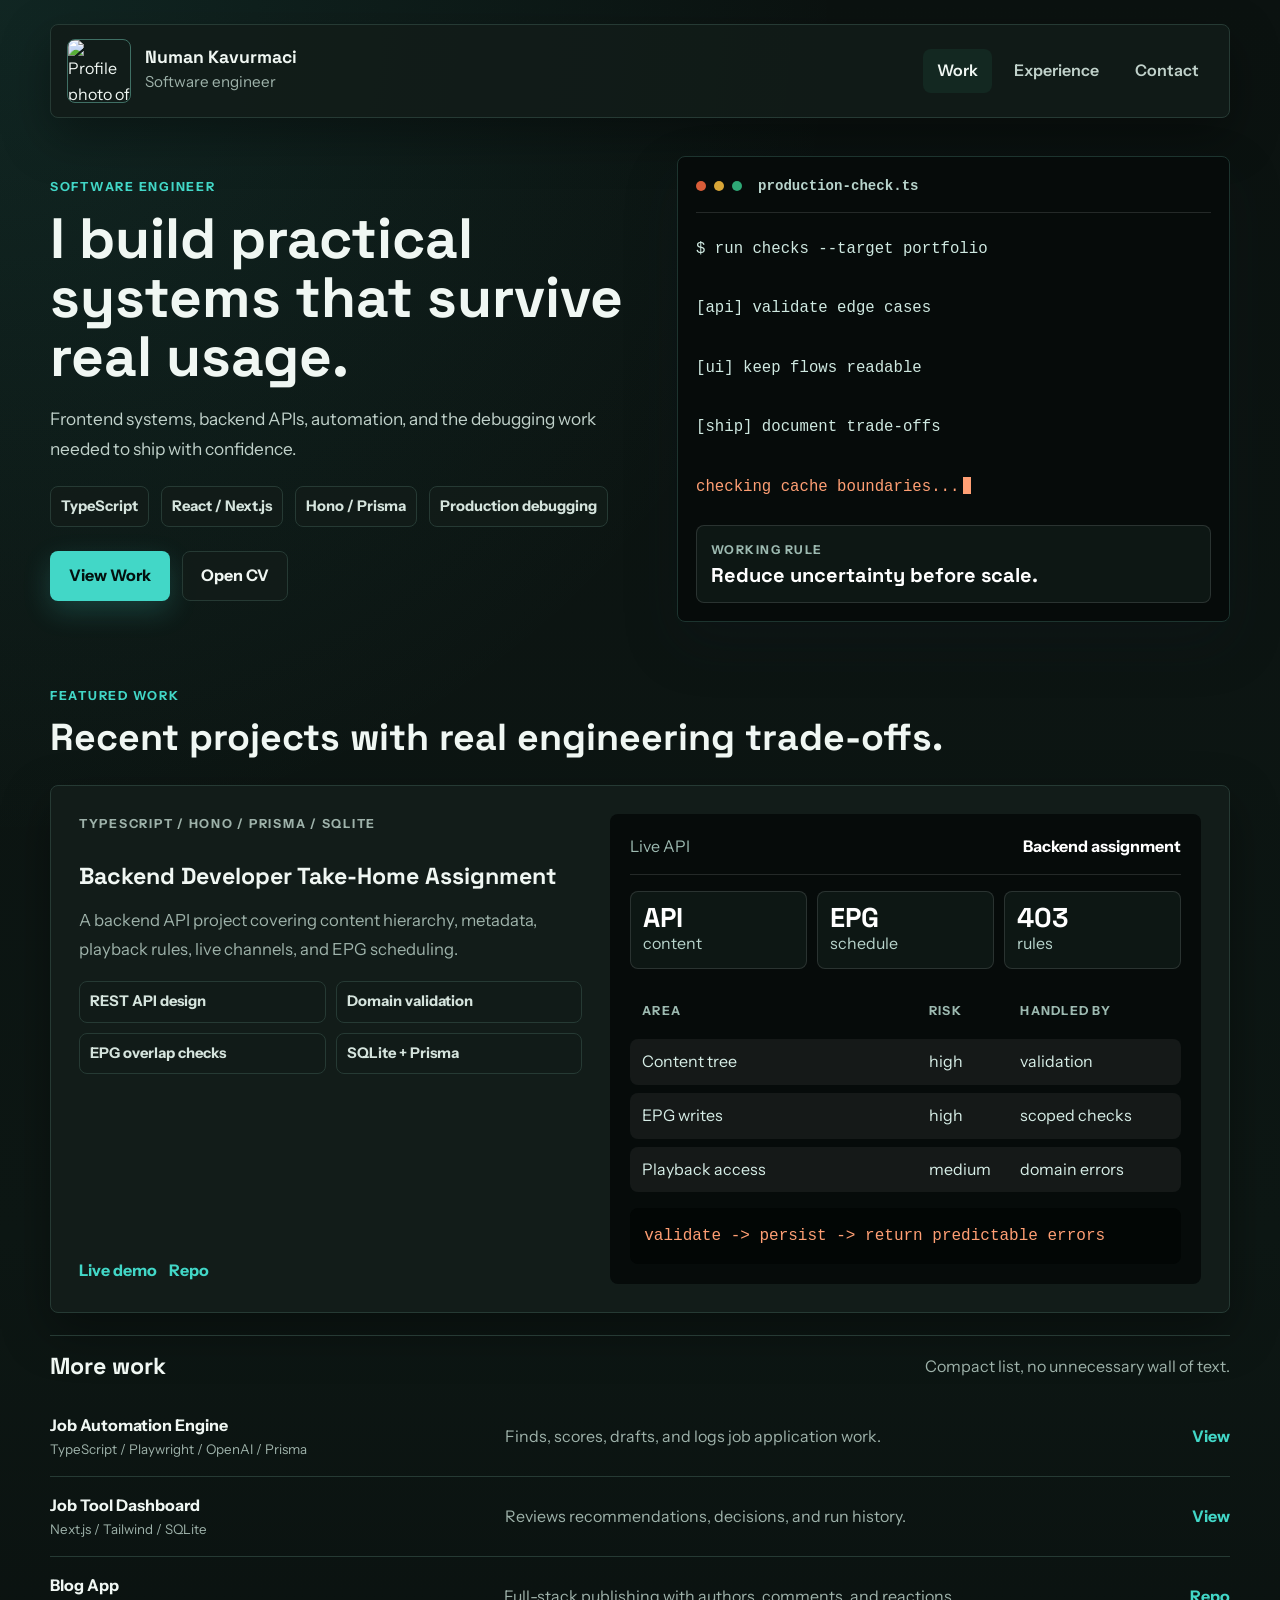
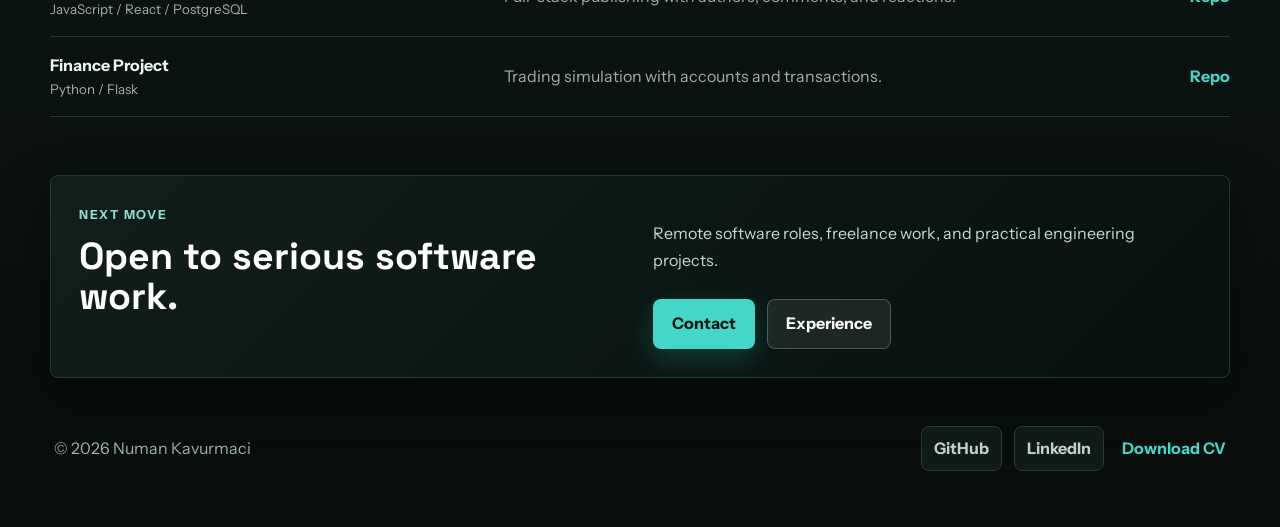
==== index.html @ c89a5c27 "Simplify homepage and add backend project" ====
<!DOCTYPE html>
<html lang="en">
  <head>
    <meta charset="UTF-8" />
    <meta name="viewport" content="width=device-width, initial-scale=1.0" />
    <title>Numan Kavurmaci | Software Engineer</title>
    <meta
      name="description"
      content="Portfolio of Numan Kavurmaci, a software engineer focused on frontend systems, backend APIs, automation, and production debugging."
    />
    <meta name="author" content="Numan Kavurmaci" />
    <meta name="robots" content="index, follow" />
    <meta name="theme-color" content="#0b1210" />
    <meta property="og:title" content="Numan Kavurmaci | Software Engineer" />
    <meta
      property="og:description"
      content="Software engineer focused on frontend systems, backend APIs, automation, and production debugging."
    />
    <meta property="og:type" content="website" />
    <meta property="og:site_name" content="Numan Kavurmaci" />
    <meta property="og:url" content="https://numankavurmaci.github.io/" />
    <meta property="og:image" content="https://numankavurmaci.github.io/zephyrs.jpg" />
    <meta property="og:image:alt" content="Social preview image for Numan Kavurmaci's portfolio." />
    <meta property="og:locale" content="en_US" />
    <meta name="twitter:card" content="summary_large_image" />
    <meta name="twitter:title" content="Numan Kavurmaci | Software Engineer" />
    <meta
      name="twitter:description"
      content="Software engineer focused on frontend systems, backend APIs, automation, and production debugging."
    />
    <meta name="twitter:image" content="https://numankavurmaci.github.io/zephyrs.jpg" />
    <meta name="twitter:image:alt" content="Social preview image for Numan Kavurmaci's portfolio." />
    <link rel="canonical" href="https://numankavurmaci.github.io/" />
    <link rel="icon" type="image/jpeg" href="zephyrs.jpg" />
    <link rel="apple-touch-icon" href="zephyrs.jpg" />
    <link rel="preconnect" href="https://fonts.googleapis.com" />
    <link rel="preconnect" href="https://fonts.gstatic.com" crossorigin />
    <link
      href="https://fonts.googleapis.com/css2?family=Space+Grotesk:wght@400;500;700&family=Instrument+Sans:wght@400;500;600;700&display=swap"
      rel="stylesheet"
    />
    <link rel="stylesheet" href="styles.css" />
    <link rel="stylesheet" href="dark.css" />
    <script type="application/ld+json">
      {
        "@context": "https://schema.org",
        "@type": "Person",
        "name": "Numan Kavurmaci",
        "url": "https://numankavurmaci.github.io/",
        "image": "https://numankavurmaci.github.io/numankavurmaci.jpg",
        "jobTitle": "Software Engineer",
        "description": "Software engineer focused on frontend systems, backend APIs, automation, and production debugging.",
        "sameAs": [
          "https://github.com/NumanKavurmaci",
          "https://www.linkedin.com/in/numan-kavurmac%C4%B1-227a35247/",
          "https://www.upwork.com/freelancers/~016a6fc4ced8ce3aa8",
          "https://www.fiverr.com/numankavurmaci?up_rollout=true"
        ]
      }
    </script>
  </head>
  <body>
    <div class="site-shell">
      <header class="site-header">
        <a class="brand" href="index.html">
          <img
            src="numankavurmaci.jpg"
            alt="Profile photo of Numan Kavurmaci"
            class="brand-photo"
            width="64"
            height="64"
            decoding="async"
          />
          <div>
            <span class="brand-name">Numan Kavurmaci</span>
            <span class="brand-role">Software engineer</span>
          </div>
        </a>
        <nav class="site-nav" aria-label="Primary navigation">
          <a class="nav-link active" href="index.html">Work</a>
          <a class="nav-link" href="about.html">Experience</a>
          <a class="nav-link" href="contact.html">Contact</a>
        </nav>
      </header>

      <main>
        <section class="hero hero-impact">
          <div class="hero-copy hero-copy-primary">
            <p class="eyebrow">Software engineer</p>
            <h1>I build practical systems that survive real usage.</h1>
            <p class="hero-text hero-text-strong">
              Frontend systems, backend APIs, automation, and the debugging work needed to ship with confidence.
            </p>
            <div class="proof-strip" aria-label="Engineering focus">
              <span>TypeScript</span>
              <span>React / Next.js</span>
              <span>Hono / Prisma</span>
              <span>Production debugging</span>
            </div>
            <div class="hero-actions">
              <a class="button button-primary" href="#featured-work">View Work</a>
              <a class="button button-secondary" href="Numan-Kavurmaci-CV-2026.pdf" target="_blank" rel="noopener">Open CV</a>
            </div>
          </div>

          <aside class="hero-visual" aria-label="Production check">
            <div class="terminal-panel">
              <div class="terminal-top">
                <span></span>
                <span></span>
                <span></span>
                <strong>production-check.ts</strong>
              </div>
              <pre class="terminal-output" aria-live="polite"><span class="terminal-line">$ run checks --target portfolio</span>
<span class="terminal-line">[api] validate edge cases</span>
<span class="terminal-line">[ui] keep flows readable</span>
<span class="terminal-line">[ship] document trade-offs</span>
<span class="terminal-line terminal-line-live" id="terminal-line">checking cache boundaries...</span></pre>
              <div class="terminal-readout">
                <span>Working rule</span>
                <strong id="terminal-status">Reduce uncertainty before scale.</strong>
              </div>
            </div>
          </aside>
        </section>

        <section class="section section-featured" id="featured-work">
          <div class="section-heading-row">
            <div>
              <p class="eyebrow">Featured work</p>
              <h2>Recent projects with real engineering trade-offs.</h2>
            </div>
          </div>

          <article class="project-feature" id="backend-take-home">
            <div class="project-feature-copy">
              <p class="micro-label">TypeScript / Hono / Prisma / SQLite</p>
              <h3>Backend Developer Take-Home Assignment</h3>
              <p class="project-summary">
                A backend API project covering content hierarchy, metadata, playback rules, live channels, and EPG scheduling.
              </p>
              <div class="impact-grid" aria-label="Backend project highlights">
                <span>REST API design</span>
                <span>Domain validation</span>
                <span>EPG overlap checks</span>
                <span>SQLite + Prisma</span>
              </div>
              <div class="project-actions">
                <a class="text-link" href="https://backend-developer-take-home-assignment.onrender.com/" target="_blank" rel="noopener">Live demo</a>
                <a class="text-link" href="https://github.com/NumanKavurmaci/Backend-Developer-Take-Home-Assignment" target="_blank" rel="noopener">Repo</a>
              </div>
            </div>

            <div class="automation-preview" aria-label="Backend API preview">
              <div class="preview-top">
                <span>Live API</span>
                <strong>Backend assignment</strong>
              </div>
              <div class="preview-metrics">
                <span><strong>API</strong> content</span>
                <span><strong>EPG</strong> schedule</span>
                <span><strong>403</strong> rules</span>
              </div>
              <div class="preview-table" aria-hidden="true">
                <div class="preview-row preview-row-head">
                  <span>Area</span>
                  <span>Risk</span>
                  <span>Handled by</span>
                </div>
                <div class="preview-row">
                  <span>Content tree</span>
                  <span>high</span>
                  <span>validation</span>
                </div>
                <div class="preview-row">
                  <span>EPG writes</span>
                  <span>high</span>
                  <span>scoped checks</span>
                </div>
                <div class="preview-row">
                  <span>Playback access</span>
                  <span>medium</span>
                  <span>domain errors</span>
                </div>
              </div>
              <div class="preview-code">
                <code>validate -> persist -> return predictable errors</code>
              </div>
            </div>
          </article>

          <div class="compact-projects" aria-label="More projects">
            <div class="compact-project-heading">
              <h3>More work</h3>
              <p>Compact list, no unnecessary wall of text.</p>
            </div>
            <a class="compact-project" href="about.html#job-automation-engine">
              <span>
                <strong>Job Automation Engine</strong>
                <small>TypeScript / Playwright / OpenAI / Prisma</small>
              </span>
              <span>Finds, scores, drafts, and logs job application work.</span>
              <b>View</b>
            </a>
            <a class="compact-project" href="about.html#job-tool-dashboard">
              <span>
                <strong>Job Tool Dashboard</strong>
                <small>Next.js / Tailwind / SQLite</small>
              </span>
              <span>Reviews recommendations, decisions, and run history.</span>
              <b>View</b>
            </a>
            <a class="compact-project" href="https://github.com/NumanKavurmaci/blogappwithreact" target="_blank" rel="noopener">
              <span>
                <strong>Blog App</strong>
                <small>JavaScript / React / PostgreSQL</small>
              </span>
              <span>Full-stack publishing with authors, comments, and reactions.</span>
              <b>Repo</b>
            </a>
            <a class="compact-project" href="https://github.com/NumanKavurmaci/python-flask-finance" target="_blank" rel="noopener">
              <span>
                <strong>Finance Project</strong>
                <small>Python / Flask</small>
              </span>
              <span>Trading simulation with accounts and transactions.</span>
              <b>Repo</b>
            </a>
          </div>
        </section>

        <section class="section compact-section">
          <div class="info-band info-band-cta">
            <div>
              <p class="eyebrow">Next move</p>
              <h2>Open to serious software work.</h2>
            </div>
            <div>
              <p>Remote software roles, freelance work, and practical engineering projects.</p>
              <div class="hero-actions">
                <a class="button button-primary" href="contact.html">Contact</a>
                <a class="button button-secondary" href="about.html">Experience</a>
              </div>
            </div>
          </div>
        </section>
      </main>

      <footer class="site-footer">
        <p>&copy; <span id="year"></span> Numan Kavurmaci</p>
        <div class="footer-links">
          <div class="social-links" aria-label="Social links">
            <a class="social-link" href="https://github.com/NumanKavurmaci" target="_blank" rel="noopener" aria-label="Open Numan Kavurmaci GitHub profile">GitHub</a>
            <a class="social-link" href="https://www.linkedin.com/in/numan-kavurmac%C4%B1-227a35247/" target="_blank" rel="noopener" aria-label="Open Numan Kavurmaci LinkedIn profile">LinkedIn</a>
          </div>
          <a class="text-link" href="Numan-Kavurmaci-CV-2026.pdf" target="_blank" rel="noopener">Download CV</a>
        </div>
      </footer>
    </div>

    <script src="script.js"></script>
  </body>
</html>
---- styles.css ----
:root {
  --bg: #f4f7f5;
  --bg-soft: #e9f0ec;
  --surface: #ffffff;
  --surface-strong: #f9fbfa;
  --ink: #10201c;
  --ink-soft: #253c36;
  --muted: #60716c;
  --muted-strong: #40524d;
  --accent: #0f766e;
  --accent-strong: #104e64;
  --accent-warm: #c85632;
  --border: #d6ddd8;
  --border-strong: #91b8ad;
  --terminal: #101820;
  --terminal-soft: #182722;
  --shadow: 0 18px 48px rgba(16, 32, 28, 0.08);
  --max-width: 1180px;
  --radius: 8px;
}

* {
  box-sizing: border-box;
}

html {
  scroll-behavior: auto;
  font-size: 16px;
}

body {
  margin: 0;
  min-height: 100vh;
  color: var(--ink);
  font-family: "Instrument Sans", sans-serif;
  line-height: 1.6;
  background: linear-gradient(180deg, var(--bg) 0%, #eef4f1 52%, #f8faf9 100%);
}

img {
  max-width: 100%;
  display: block;
}

a,
button,
summary {
  transition: transform 160ms ease, opacity 160ms ease, border-color 160ms ease, background 160ms ease;
}

a {
  color: inherit;
  text-decoration: none;
}

a:hover {
  transform: translateY(-1px);
}

button {
  font: inherit;
}

a:focus-visible,
button:focus-visible,
summary:focus-visible {
  outline: 2px solid var(--accent);
  outline-offset: 3px;
}

.site-shell {
  position: relative;
  width: min(calc(100% - 32px), var(--max-width));
  margin: 0 auto;
  padding: 24px 0 52px;
}

.site-header {
  display: flex;
  justify-content: space-between;
  align-items: center;
  gap: 24px;
  padding: 14px 16px;
  margin-bottom: 38px;
  border: 1px solid var(--border);
  border-radius: var(--radius);
  background: rgba(255, 255, 255, 0.88);
  box-shadow: var(--shadow);
}

.brand {
  display: flex;
  align-items: center;
  gap: 14px;
  min-width: 0;
}

.brand-photo {
  width: 64px;
  height: 64px;
  object-fit: cover;
  border-radius: var(--radius);
  border: 1px solid var(--border);
}

.brand-name,
.brand-role {
  display: block;
}

.brand-name {
  color: var(--ink);
  font-family: "Space Grotesk", sans-serif;
  font-weight: 700;
  font-size: 1.1rem;
}

.brand-role {
  margin-top: 4px;
  color: var(--muted);
  font-size: 0.95rem;
}

.site-nav {
  display: flex;
  align-items: center;
  gap: 8px;
  flex-wrap: wrap;
}

.nav-link {
  padding: 9px 14px;
  border-radius: var(--radius);
  color: var(--muted-strong);
  font-weight: 600;
}

.nav-link:hover,
.nav-link.active {
  color: var(--ink);
  background: var(--bg-soft);
}

.hero {
  display: grid;
  gap: 28px;
  align-items: stretch;
}

.hero-impact {
  grid-template-columns: minmax(0, 1.04fr) minmax(340px, 0.96fr);
  margin-bottom: 14px;
}

.hero-copy-primary {
  display: flex;
  flex-direction: column;
  justify-content: center;
  min-height: 460px;
}

.hero-visual {
  min-width: 0;
}

.eyebrow,
.micro-label {
  margin: 0 0 12px;
  color: var(--accent);
  font-size: 0.78rem;
  font-weight: 800;
  letter-spacing: 0.14em;
  text-transform: uppercase;
}

.micro-label {
  color: var(--muted);
}

h1,
h2,
h3,
.brand-name {
  font-family: "Space Grotesk", sans-serif;
  line-height: 1.04;
  letter-spacing: 0;
}

h1 {
  margin: 0;
  max-width: 17ch;
  font-size: 3.55rem;
}

h2 {
  margin: 0;
  font-size: 2.35rem;
}

h3 {
  margin: 0;
  font-size: 1.45rem;
}

.hero-text,
.project-card p,
.timeline-item p,
.section-note,
.info-band p,
.contact-copy p,
.sidebar-card p,
.detail-list,
.project-summary {
  color: var(--muted);
  line-height: 1.72;
}

.hero-text,
.project-card p,
.timeline-item p,
.info-band p,
.section-note,
.sidebar-card p,
.contact-copy p {
  max-width: 68ch;
}

.hero-text-strong {
  color: var(--muted-strong);
  margin: 18px 0 0;
  font-size: 1.08rem;
  max-width: 58ch;
}

.max-copy {
  max-width: 760px;
}

.proof-strip,
.hero-actions,
.contact-actions,
.project-actions {
  display: flex;
  gap: 12px;
  flex-wrap: wrap;
}

.proof-strip {
  margin-top: 22px;
}

.proof-strip span,
.impact-grid span,
.skill-clusters span,
.tag-list li {
  padding: 8px 10px;
  border: 1px solid var(--border);
  border-radius: var(--radius);
  background: var(--surface);
  color: var(--ink-soft);
  font-size: 0.92rem;
  font-weight: 700;
}

.hero-actions {
  margin-top: 24px;
}

.button {
  display: inline-flex;
  align-items: center;
  justify-content: center;
  min-height: 48px;
  padding: 11px 18px;
  border-radius: var(--radius);
  border: 1px solid transparent;
  font-weight: 800;
}

.button-primary {
  color: #ffffff;
  background: var(--accent);
  box-shadow: 0 10px 24px rgba(15, 118, 110, 0.18);
}

.button-secondary {
  color: var(--ink);
  border-color: var(--border);
  background: var(--surface);
}

.button:hover,
.text-link:hover,
.nav-link:hover,
.compact-project:hover {
  opacity: 0.94;
}

.terminal-panel {
  display: flex;
  flex-direction: column;
  min-height: 460px;
  height: 100%;
  padding: 18px;
  border: 1px solid #2b433c;
  border-radius: var(--radius);
  color: #e8fff8;
  background: var(--terminal);
  box-shadow: 0 22px 54px rgba(16, 24, 32, 0.22);
}

.terminal-top {
  display: flex;
  align-items: center;
  gap: 8px;
  padding-bottom: 14px;
  border-bottom: 1px solid rgba(255, 255, 255, 0.12);
}

.terminal-top span {
  width: 10px;
  height: 10px;
  border-radius: 50%;
  background: #d95d39;
}

.terminal-top span:nth-child(2) {
  background: #d8a637;
}

.terminal-top span:nth-child(3) {
  background: #2ea876;
}

.terminal-top strong {
  margin-left: 8px;
  color: #b8d4cc;
  font-family: ui-monospace, SFMono-Regular, Consolas, "Liberation Mono", monospace;
  font-size: 0.88rem;
}

.terminal-output {
  flex: 1;
  margin: 0;
  padding: 22px 0;
  overflow: hidden;
  white-space: pre-wrap;
  color: #cfe9e1;
  font-family: ui-monospace, SFMono-Regular, Consolas, "Liberation Mono", monospace;
  font-size: 0.98rem;
  line-height: 1.9;
}

.terminal-line {
  display: block;
}

.terminal-line-live {
  color: #f0c071;
}

.terminal-line-live::after {
  content: "";
  display: inline-block;
  width: 8px;
  height: 1.05em;
  margin-left: 4px;
  vertical-align: -0.18em;
  background: #f0c071;
  animation: cursor-blink 900ms steps(2, start) infinite;
}

.terminal-readout {
  display: grid;
  gap: 4px;
  padding: 14px;
  border: 1px solid rgba(255, 255, 255, 0.12);
  border-radius: var(--radius);
  background: var(--terminal-soft);
}

.terminal-readout span {
  color: #9dbab1;
  font-size: 0.76rem;
  font-weight: 800;
  letter-spacing: 0.12em;
  text-transform: uppercase;
}

.terminal-readout strong {
  color: #ffffff;
  font-family: "Space Grotesk", sans-serif;
  font-size: 1.25rem;
  line-height: 1.24;
}

.section {
  margin-top: 58px;
}

.section-offset {
  margin-top: 26px;
}

.section-featured {
  margin-top: 64px;
}

.section-heading-row {
  display: flex;
  align-items: end;
  justify-content: space-between;
  gap: 24px;
  margin-bottom: 28px;
}

.section-heading-tight {
  margin-bottom: 22px;
}

.section-note {
  max-width: 420px;
  margin: 0;
}

.system-section,
.project-feature,
.info-band,
.timeline-item,
.project-card,
.sidebar-card,
.contact-row,
.skill-map {
  border: 1px solid var(--border);
  border-radius: var(--radius);
  background: var(--surface);
  box-shadow: var(--shadow);
}

.system-section,
.skill-map {
  padding: 28px;
}

.flow-board {
  display: grid;
  grid-template-columns: minmax(220px, 0.9fr) minmax(0, 1.2fr) minmax(220px, 0.78fr);
  gap: 18px;
  align-items: stretch;
}

.flow-steps {
  display: grid;
  gap: 12px;
}

.flow-step {
  position: relative;
  display: grid;
  grid-template-columns: 42px minmax(0, 1fr);
  gap: 10px;
  width: 100%;
  padding: 14px;
  border: 1px solid var(--border);
  border-radius: var(--radius);
  color: var(--ink);
  text-align: left;
  background: var(--surface-strong);
  cursor: pointer;
}

.flow-step:not(:last-child)::after {
  content: "";
  position: absolute;
  left: 35px;
  bottom: -13px;
  width: 2px;
  height: 12px;
  background: var(--border-strong);
}

.flow-step strong,
.flow-step small {
  display: block;
}

.flow-step small {
  grid-column: 2;
  color: var(--muted);
  font-size: 0.9rem;
}

.flow-step-index {
  display: inline-flex;
  align-items: center;
  justify-content: center;
  width: 34px;
  height: 34px;
  border-radius: var(--radius);
  color: var(--accent);
  background: #e2f0ed;
  font-weight: 900;
}

.flow-step.is-active {
  border-color: var(--accent);
  background: #e8f5f1;
}

.flow-panel {
  min-height: 100%;
  padding: 24px;
  border-left: 4px solid var(--accent);
  border-radius: var(--radius);
  background: var(--bg-soft);
}

.flow-panel p {
  color: var(--muted-strong);
}

.flow-log {
  padding: 20px;
  border-radius: var(--radius);
  color: #dff7ef;
  background: var(--terminal);
}

.flow-log ul {
  display: grid;
  gap: 12px;
  margin: 0;
  padding: 0;
  list-style: none;
  font-family: ui-monospace, SFMono-Regular, Consolas, "Liberation Mono", monospace;
  font-size: 0.9rem;
}

.flow-log li::before {
  content: "> ";
  color: #f0c071;
}

.flow-log .micro-label {
  color: #9dbab1;
}

.project-feature {
  display: grid;
  grid-template-columns: minmax(0, 0.92fr) minmax(320px, 1.08fr);
  gap: 28px;
  padding: 28px;
}

.project-feature-copy {
  display: flex;
  flex-direction: column;
  gap: 18px;
}

.project-summary {
  margin: 0;
  font-size: 1.04rem;
}

.impact-grid {
  display: grid;
  grid-template-columns: repeat(2, minmax(0, 1fr));
  gap: 10px;
}

.project-details {
  padding: 14px 16px;
  border: 1px solid var(--border);
  border-radius: var(--radius);
  background: var(--surface-strong);
}

.project-details summary {
  color: var(--ink);
  cursor: pointer;
  font-weight: 900;
}

.workflow-list,
.project-points,
.detail-list,
.tag-list,
.compact-list {
  margin: 0;
  padding-left: 18px;
}

.workflow-list {
  display: grid;
  gap: 10px;
  margin-top: 14px;
  color: var(--muted-strong);
}

.project-points li,
.detail-list li {
  margin-bottom: 10px;
  color: var(--ink-soft);
  line-height: 1.62;
}

.project-actions {
  margin-top: auto;
}

.text-link {
  color: var(--accent);
  font-weight: 900;
}

.automation-preview {
  display: flex;
  flex-direction: column;
  gap: 16px;
  min-height: 430px;
  padding: 20px;
  border-radius: var(--radius);
  color: #e8fff8;
  background: var(--terminal);
}

.preview-top {
  display: flex;
  justify-content: space-between;
  gap: 12px;
  padding-bottom: 14px;
  border-bottom: 1px solid rgba(255, 255, 255, 0.12);
  color: #9dbab1;
}

.preview-top strong {
  color: #ffffff;
}

.preview-metrics {
  display: grid;
  grid-template-columns: repeat(3, minmax(0, 1fr));
  gap: 10px;
}

.preview-metrics span {
  padding: 12px;
  border: 1px solid rgba(255, 255, 255, 0.12);
  border-radius: var(--radius);
  background: var(--terminal-soft);
  color: #b8d4cc;
}

.preview-metrics strong {
  display: block;
  color: #ffffff;
  font-family: "Space Grotesk", sans-serif;
  font-size: 1.7rem;
  line-height: 1;
}

.preview-table {
  display: grid;
  gap: 8px;
  margin-top: 6px;
}

.preview-row {
  display: grid;
  grid-template-columns: 1.5fr 0.45fr 0.8fr;
  gap: 8px;
  padding: 10px 12px;
  border-radius: var(--radius);
  background: rgba(255, 255, 255, 0.06);
  color: #d7eee7;
}

.preview-row-head {
  color: #9dbab1;
  font-size: 0.78rem;
  font-weight: 900;
  letter-spacing: 0.1em;
  text-transform: uppercase;
  background: transparent;
}

.preview-code {
  margin-top: auto;
  padding: 14px;
  border-radius: var(--radius);
  background: #0b120f;
  color: #f0c071;
  overflow-x: auto;
}

.compact-projects {
  display: grid;
  margin-top: 22px;
  border-top: 1px solid var(--border);
}

.compact-project-heading {
  display: flex;
  justify-content: space-between;
  gap: 18px;
  padding: 18px 0;
}

.compact-project-heading p {
  margin: 0;
  color: var(--muted);
}

.compact-project {
  display: grid;
  grid-template-columns: minmax(180px, 0.85fr) minmax(0, 1.3fr) auto;
  gap: 18px;
  align-items: center;
  padding: 16px 0;
  border-bottom: 1px solid var(--border);
}

.compact-project strong,
.compact-project small {
  display: block;
}

.compact-project small,
.compact-project > span:nth-child(2) {
  color: var(--muted);
}

.compact-project b {
  color: var(--accent);
}

.two-column {
  display: grid;
  grid-template-columns: minmax(0, 1.25fr) minmax(300px, 0.82fr);
  gap: 28px;
}

.timeline,
.sidebar-stack,
.project-grid,
.project-grid-featured,
.contact-stack {
  display: grid;
  gap: 18px;
}

.timeline {
  margin-top: 22px;
}

.timeline-item,
.project-card,
.sidebar-card,
.contact-row {
  padding: 22px;
}

.timeline-item h2,
.timeline-item h3 {
  font-size: 1.35rem;
}

.timeline-meta {
  display: flex;
  gap: 12px;
  flex-wrap: wrap;
  margin-bottom: 12px;
  color: var(--muted);
  font-size: 0.9rem;
}

.skill-map {
  align-self: start;
}

.skill-map h2 {
  font-size: 1.8rem;
}

.skill-stage-tabs {
  display: grid;
  gap: 10px;
  margin-top: 22px;
}

.skill-stage {
  padding: 12px 14px;
  border: 1px solid var(--border);
  border-radius: var(--radius);
  color: var(--ink);
  text-align: left;
  background: var(--surface-strong);
  cursor: pointer;
  font-weight: 800;
}

.skill-stage.is-active {
  border-color: var(--accent);
  background: #e8f5f1;
}

.skill-map-panel {
  margin-top: 16px;
  padding: 18px;
  border-radius: var(--radius);
  background: var(--bg-soft);
}

.skill-map-panel p {
  color: var(--muted-strong);
}

.skill-clusters {
  display: flex;
  flex-wrap: wrap;
  gap: 10px;
  margin-top: 16px;
}

.skill-thread {
  display: flex;
  flex-wrap: wrap;
  align-items: center;
  gap: 8px;
  margin-top: 16px;
  color: var(--muted);
  font-family: ui-monospace, SFMono-Regular, Consolas, "Liberation Mono", monospace;
  font-size: 0.88rem;
}

.tag-list {
  display: flex;
  flex-wrap: wrap;
  gap: 10px;
  padding: 0;
  list-style: none;
}

.project-grid-featured {
  grid-template-columns: repeat(2, minmax(0, 1fr));
}

.project-grid {
  grid-template-columns: repeat(4, minmax(0, 1fr));
}

.project-grid-secondary {
  margin-top: 22px;
}

.project-card {
  display: flex;
  flex-direction: column;
  gap: 16px;
}

.thinking-card {
  background: var(--surface-strong);
}

.info-band {
  display: grid;
  grid-template-columns: minmax(0, 1fr) minmax(0, 1fr);
  gap: 26px;
  padding: 28px;
  background: var(--ink);
  color: #ffffff;
}

.info-band .eyebrow,
.info-band .text-link {
  color: #8ee0d2;
}

.info-band p {
  color: #c9d8d4;
}

.info-band .button-secondary {
  color: #ffffff;
  border-color: rgba(255, 255, 255, 0.22);
  background: rgba(255, 255, 255, 0.08);
}

.compact-section {
  padding: 0;
}

.contact-row {
  display: flex;
  align-items: center;
  justify-content: space-between;
  gap: 24px;
}

.contact-copy {
  display: flex;
  flex-direction: column;
  gap: 10px;
  min-width: 0;
}

.contact-copy h2 {
  font-size: 1.65rem;
  line-height: 1.12;
}

.contact-copy p:last-child {
  margin: 0;
}

.contact-action {
  min-width: 180px;
}

.site-footer {
  display: flex;
  justify-content: space-between;
  align-items: center;
  gap: 16px;
  padding: 42px 4px 0;
  color: var(--muted);
}

.footer-links {
  display: flex;
  align-items: center;
  gap: 18px;
  flex-wrap: wrap;
}

.social-links {
  display: flex;
  align-items: center;
  gap: 12px;
  flex-wrap: wrap;
}

.social-link {
  display: inline-flex;
  align-items: center;
  gap: 8px;
  padding: 9px 12px;
  border: 1px solid var(--border);
  border-radius: var(--radius);
  background: var(--surface);
  color: var(--muted-strong);
  font-weight: 700;
}

.social-link svg {
  width: 18px;
  height: 18px;
  fill: currentColor;
  flex: 0 0 auto;
}

.fade-in,
.fade-in-delay,
.fade-in-delay-2 {
  opacity: 1;
  transform: none;
  animation: none;
}

@keyframes cursor-blink {
  0%,
  45% {
    opacity: 1;
  }

  46%,
  100% {
    opacity: 0;
  }
}

@media (max-width: 1080px) {
  .hero-impact,
  .project-feature,
  .two-column,
  .info-band {
    grid-template-columns: 1fr;
  }

  .hero-copy-primary,
  .terminal-panel {
    min-height: auto;
  }

  .flow-board {
    grid-template-columns: minmax(220px, 0.9fr) minmax(0, 1.2fr);
  }

  .flow-log {
    grid-column: 1 / -1;
  }

  .project-grid,
  .project-grid-featured {
    grid-template-columns: repeat(2, minmax(0, 1fr));
  }
}

@media (max-width: 820px) {
  .section-heading-row,
  .site-footer,
  .site-header,
  .contact-row,
  .compact-project-heading {
    align-items: flex-start;
    flex-direction: column;
  }

  h1 {
    max-width: 14ch;
    font-size: 3.2rem;
  }

  h2 {
    font-size: 2rem;
  }

  .site-nav {
    width: 100%;
    gap: 8px;
  }

  .flow-board,
  .compact-project {
    grid-template-columns: 1fr;
  }

  .flow-step:not(:last-child)::after {
    display: none;
  }

  .preview-metrics,
  .impact-grid {
    grid-template-columns: 1fr;
  }

  .contact-actions {
    width: 100%;
    justify-content: flex-start;
  }

  .footer-links,
  .social-links {
    width: 100%;
  }
}

@media (max-width: 640px) {
  .site-shell {
    width: min(calc(100% - 20px), var(--max-width));
    padding-top: 14px;
  }

  .site-header,
  .system-section,
  .project-feature,
  .info-band,
  .skill-map,
  .project-card,
  .sidebar-card,
  .contact-row,
  .timeline-item {
    padding: 18px;
  }

  .brand-photo {
    width: 54px;
    height: 54px;
  }

  .brand {
    width: 100%;
  }

  .brand-name {
    font-size: 1rem;
  }

  .brand-role {
    font-size: 0.88rem;
  }

  h1 {
    max-width: none;
    font-size: 2.15rem;
    line-height: 1.02;
  }

  h2 {
    font-size: 1.8rem;
    line-height: 1.08;
  }

  .site-nav {
    display: grid;
    grid-template-columns: repeat(3, minmax(0, 1fr));
  }

  .nav-link {
    text-align: center;
    padding: 10px 8px;
  }

  .contact-actions {
    flex-direction: column;
    align-items: stretch;
  }

  .proof-strip {
    display: none;
  }

  .hero-impact {
    gap: 20px;
  }

  .hero-impact .hero-actions {
    flex-direction: row;
  }

  .hero-impact .button {
    flex: 1 1 0;
    width: auto;
  }

  .hero-text-strong {
    line-height: 1.55;
  }

  .terminal-panel {
    min-height: 0;
    padding: 14px;
  }

  .terminal-top {
    padding-bottom: 10px;
  }

  .terminal-output {
    flex: 0 0 auto;
    padding: 12px 0;
    line-height: 1.5;
    white-space: normal;
  }

  .terminal-output .terminal-line:not(.terminal-line-live) {
    display: none;
  }

  .terminal-readout {
    padding: 10px;
  }

  .terminal-readout strong {
    font-size: 1rem;
  }

  .contact-actions {
    flex-direction: column;
    align-items: stretch;
  }

  .contact-action {
    width: 100%;
    min-width: 0;
  }

  .terminal-output {
    font-size: 0.86rem;
  }

  .preview-row {
    grid-template-columns: 1fr;
  }

  .project-grid,
  .project-grid-featured {
    grid-template-columns: 1fr;
  }

  .workflow-list,
  .project-points,
  .detail-list,
  .compact-list {
    padding-left: 16px;
  }
}
---- dark.css ----
:root {
  --bg: #0b1210;
  --bg-soft: #101d19;
  --surface: #121c19;
  --surface-strong: #16231f;
  --ink: #f0f7f3;
  --ink-soft: #d5e4dd;
  --muted: #9eb2aa;
  --muted-strong: #c0d1ca;
  --accent: #42d7c7;
  --accent-strong: #7cc7ff;
  --accent-warm: #ff9f74;
  --border: #263a34;
  --border-strong: #3f6f64;
  --terminal: #070d0b;
  --terminal-soft: #0d1714;
  --shadow: 0 18px 48px rgba(0, 0, 0, 0.36);
}

body {
  background: radial-gradient(circle at top left, rgba(66, 215, 199, 0.1), transparent 34%),
    linear-gradient(180deg, #0b1210 0%, #0d1714 58%, #080d0c 100%);
}

.site-header,
.proof-strip span,
.impact-grid span,
.skill-clusters span,
.tag-list li,
.project-details,
.flow-step,
.skill-stage,
.social-link,
.button-secondary {
  background: rgba(18, 28, 25, 0.88);
}

.site-header,
.system-section,
.project-feature,
.info-band,
.timeline-item,
.project-card,
.sidebar-card,
.contact-row,
.skill-map,
.social-link,
.button-secondary,
.project-details,
.flow-step,
.skill-stage,
.proof-strip span,
.impact-grid span,
.skill-clusters span,
.tag-list li {
  border-color: var(--border);
}

.nav-link:hover,
.nav-link.active,
.flow-panel,
.skill-map-panel,
.flow-step.is-active,
.skill-stage.is-active {
  background: #132821;
}

.button-primary {
  color: #04110f;
  background: var(--accent);
  box-shadow: 0 10px 28px rgba(66, 215, 199, 0.2);
}

.info-band {
  background: linear-gradient(135deg, #111f1b, #07100e);
}

.terminal-panel,
.automation-preview,
.flow-log {
  border-color: #1d342f;
  background: #060b0a;
}

.preview-code {
  background: #020605;
}

.flow-step-index {
  color: #061512;
  background: var(--accent);
}

.terminal-line-live,
.flow-log li::before,
.preview-code {
  color: var(--accent-warm);
}

.terminal-line-live::after {
  background: var(--accent-warm);
}

img.brand-photo {
  border-color: var(--border-strong);
}
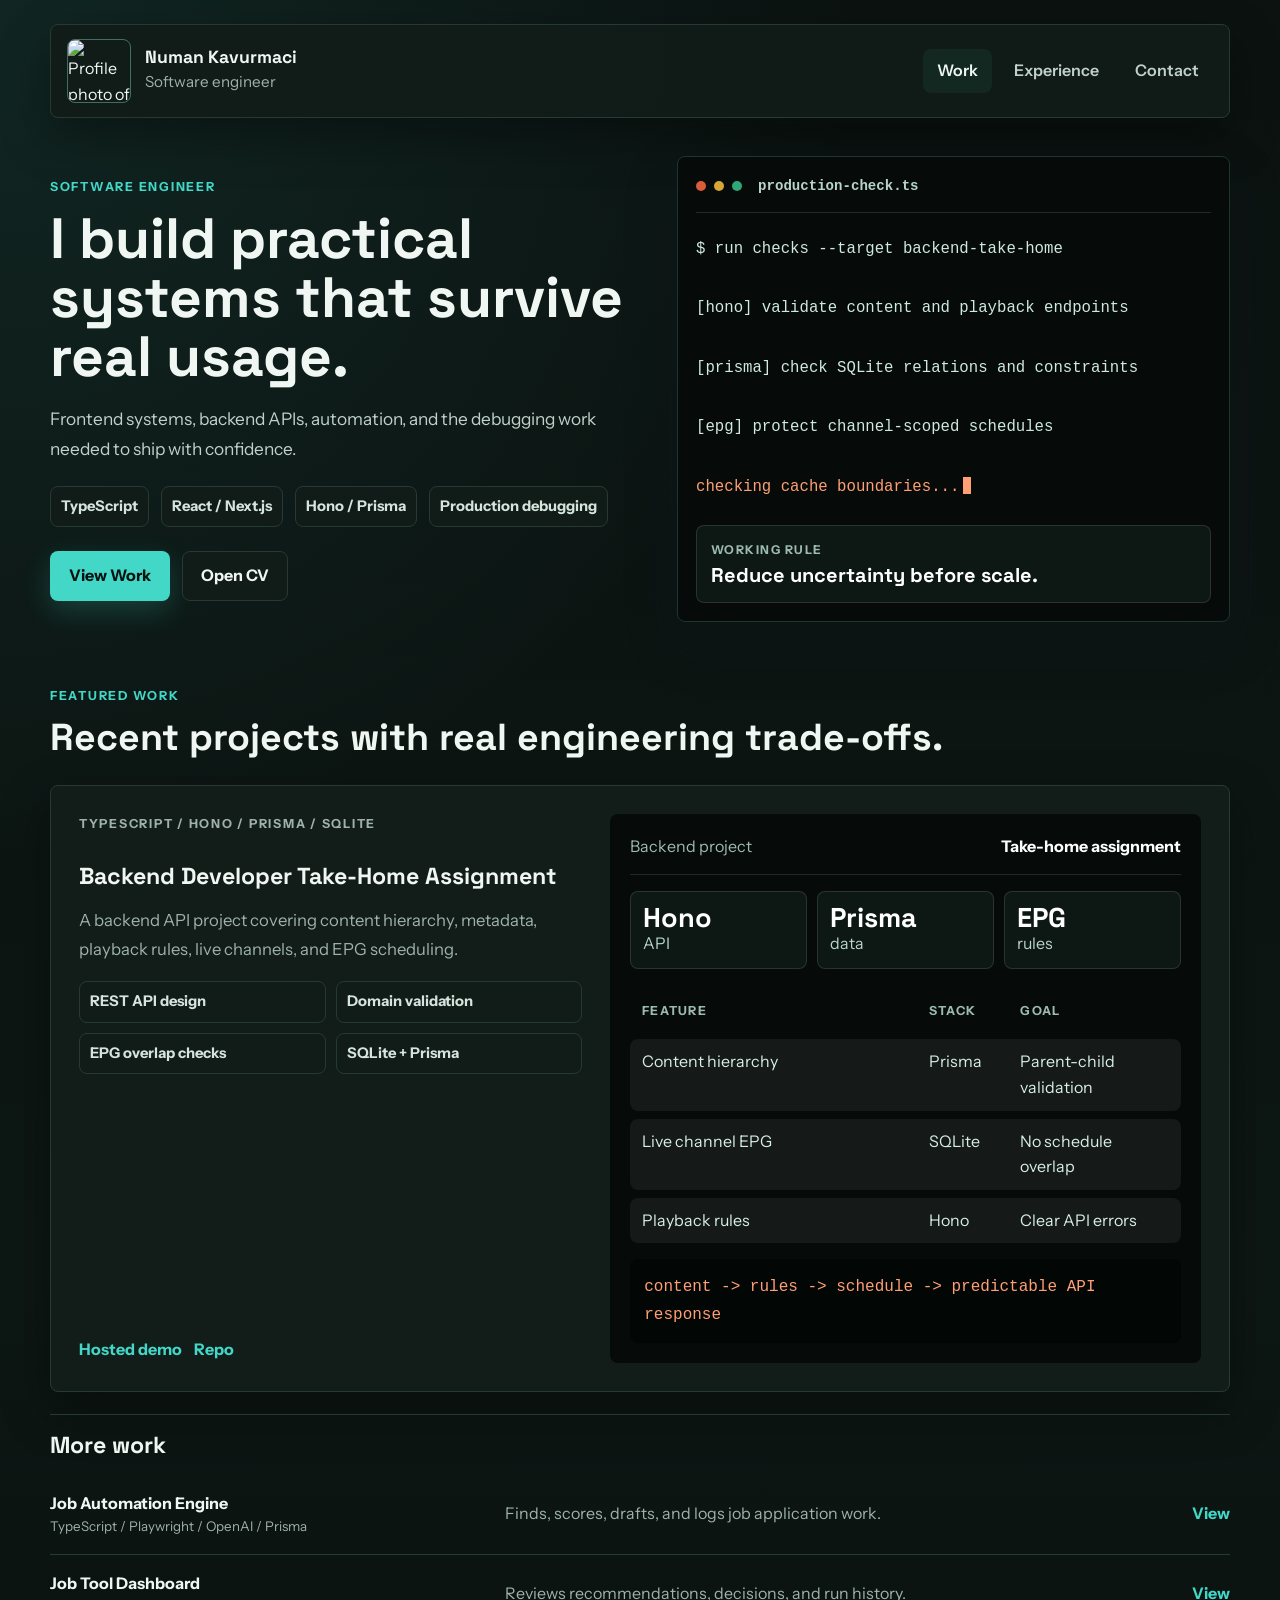
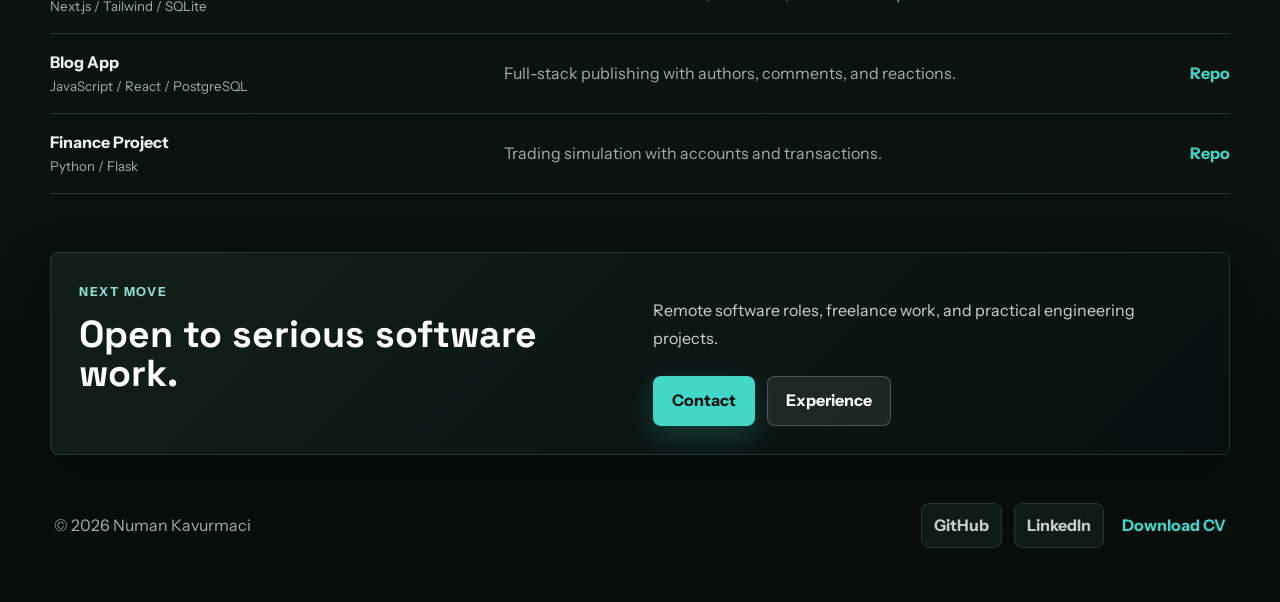
==== commit cbda497a: "Refine backend project preview" ====
--- a/index.html
+++ b/index.html
@@ -111,14 +111,14 @@
                 <span></span>
                 <strong>production-check.ts</strong>
               </div>
-              <pre class="terminal-output" aria-live="polite"><span class="terminal-line">$ run checks --target portfolio</span>
-<span class="terminal-line">[api] validate edge cases</span>
-<span class="terminal-line">[ui] keep flows readable</span>
-<span class="terminal-line">[ship] document trade-offs</span>
-<span class="terminal-line terminal-line-live" id="terminal-line">checking cache boundaries...</span></pre>
+              <pre class="terminal-output" aria-live="polite"><span class="terminal-line">$ run checks --target backend-take-home</span>
+<span class="terminal-line">[hono] validate content and playback endpoints</span>
+<span class="terminal-line">[prisma] check SQLite relations and constraints</span>
+<span class="terminal-line">[epg] protect channel-scoped schedules</span>
+<span class="terminal-line terminal-line-live" id="terminal-line">reviewing Backend Developer Take-Home Assignment...</span></pre>
               <div class="terminal-readout">
                 <span>Working rule</span>
-                <strong id="terminal-status">Reduce uncertainty before scale.</strong>
+                <strong id="terminal-status">Keep API behavior predictable.</strong>
               </div>
             </div>
           </aside>
@@ -146,45 +146,45 @@
                 <span>SQLite + Prisma</span>
               </div>
               <div class="project-actions">
-                <a class="text-link" href="https://backend-developer-take-home-assignment.onrender.com/" target="_blank" rel="noopener">Live demo</a>
+                <a class="text-link" href="https://backend-developer-take-home-assignment.onrender.com/" target="_blank" rel="noopener">Hosted demo</a>
                 <a class="text-link" href="https://github.com/NumanKavurmaci/Backend-Developer-Take-Home-Assignment" target="_blank" rel="noopener">Repo</a>
               </div>
             </div>
 
-            <div class="automation-preview" aria-label="Backend API preview">
+            <div class="automation-preview" aria-label="Backend project preview">
               <div class="preview-top">
-                <span>Live API</span>
-                <strong>Backend assignment</strong>
+                <span>Backend project</span>
+                <strong>Take-home assignment</strong>
               </div>
               <div class="preview-metrics">
-                <span><strong>API</strong> content</span>
-                <span><strong>EPG</strong> schedule</span>
-                <span><strong>403</strong> rules</span>
+                <span><strong>Hono</strong> API</span>
+                <span><strong>Prisma</strong> data</span>
+                <span><strong>EPG</strong> rules</span>
               </div>
               <div class="preview-table" aria-hidden="true">
                 <div class="preview-row preview-row-head">
-                  <span>Area</span>
-                  <span>Risk</span>
-                  <span>Handled by</span>
+                  <span>Feature</span>
+                  <span>Stack</span>
+                  <span>Goal</span>
                 </div>
                 <div class="preview-row">
-                  <span>Content tree</span>
-                  <span>high</span>
-                  <span>validation</span>
+                  <span>Content hierarchy</span>
+                  <span>Prisma</span>
+                  <span>Parent-child validation</span>
                 </div>
                 <div class="preview-row">
-                  <span>EPG writes</span>
-                  <span>high</span>
-                  <span>scoped checks</span>
+                  <span>Live channel EPG</span>
+                  <span>SQLite</span>
+                  <span>No schedule overlap</span>
                 </div>
                 <div class="preview-row">
-                  <span>Playback access</span>
-                  <span>medium</span>
-                  <span>domain errors</span>
+                  <span>Playback rules</span>
+                  <span>Hono</span>
+                  <span>Clear API errors</span>
                 </div>
               </div>
               <div class="preview-code">
-                <code>validate -> persist -> return predictable errors</code>
+                <code>content -> rules -> schedule -> predictable API response</code>
               </div>
             </div>
           </article>
@@ -192,7 +192,6 @@
           <div class="compact-projects" aria-label="More projects">
             <div class="compact-project-heading">
               <h3>More work</h3>
-              <p>Compact list, no unnecessary wall of text.</p>
             </div>
             <a class="compact-project" href="about.html#job-automation-engine">
               <span>
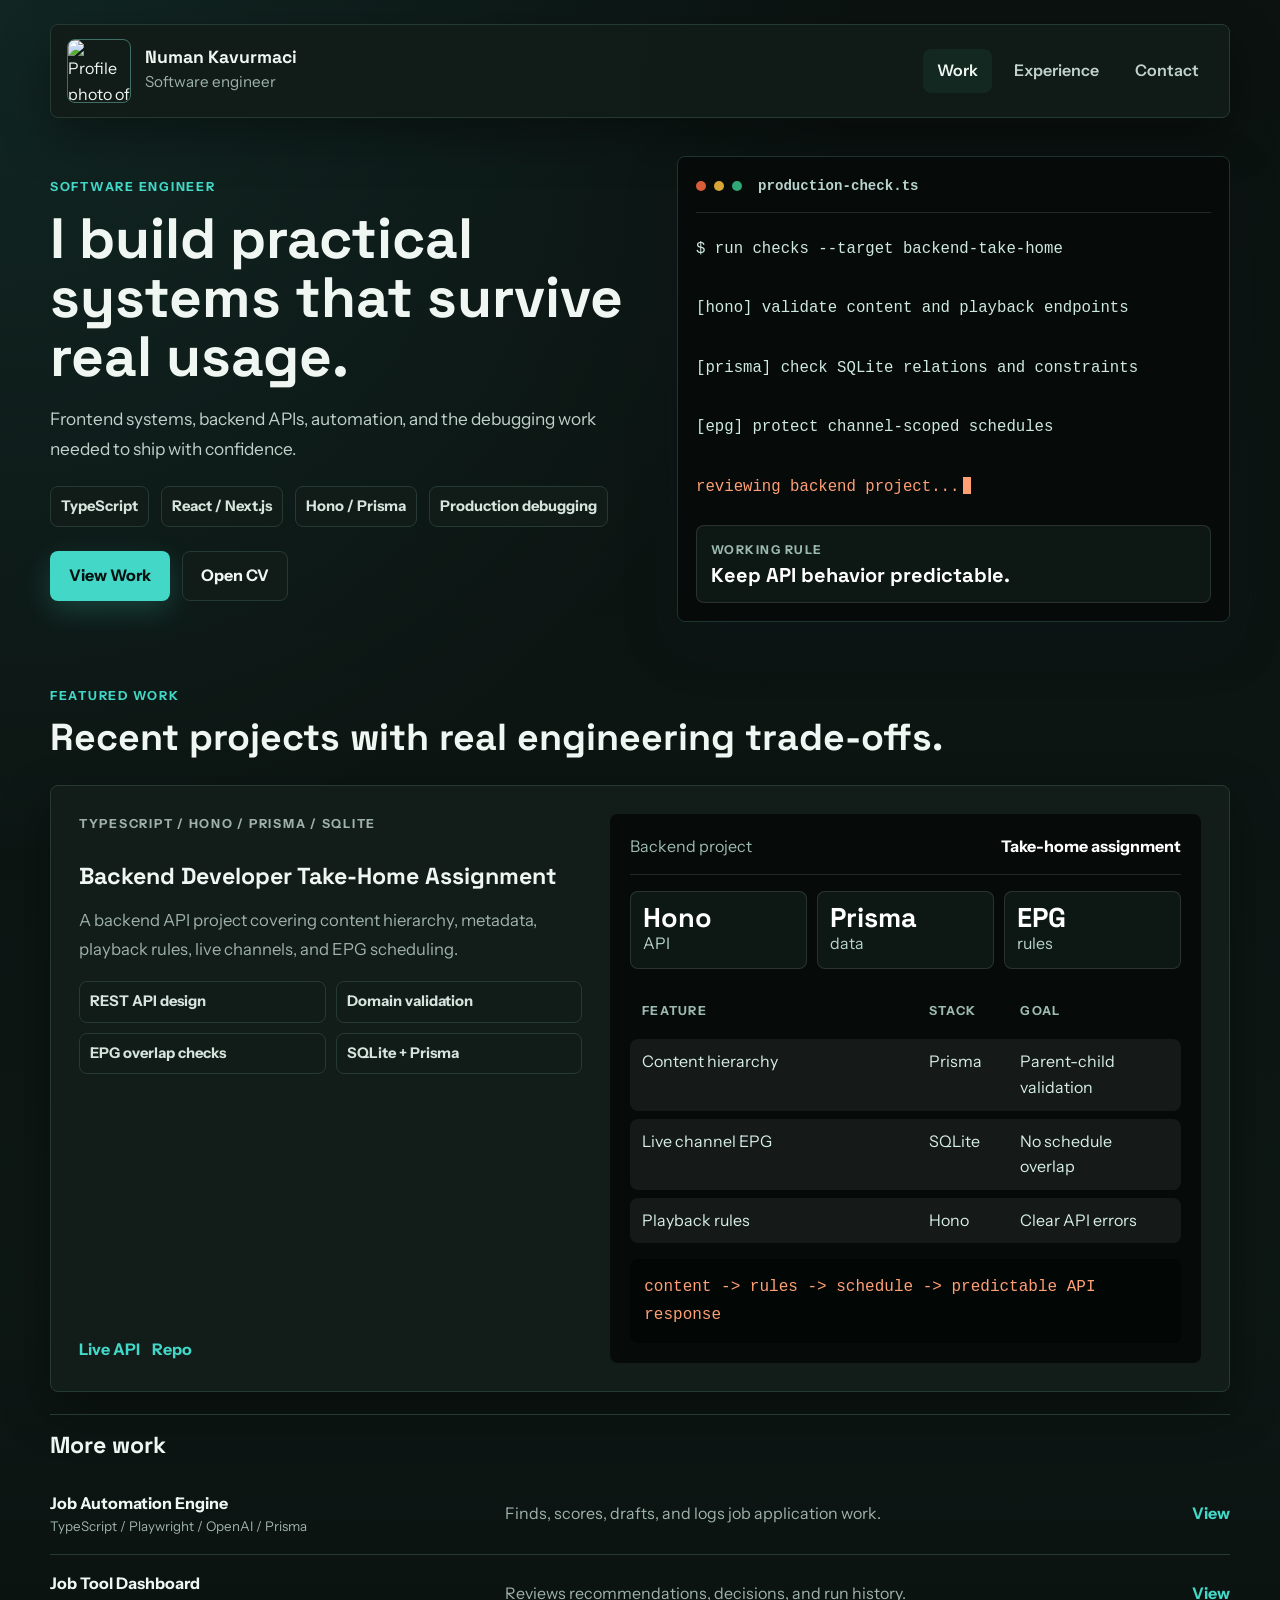
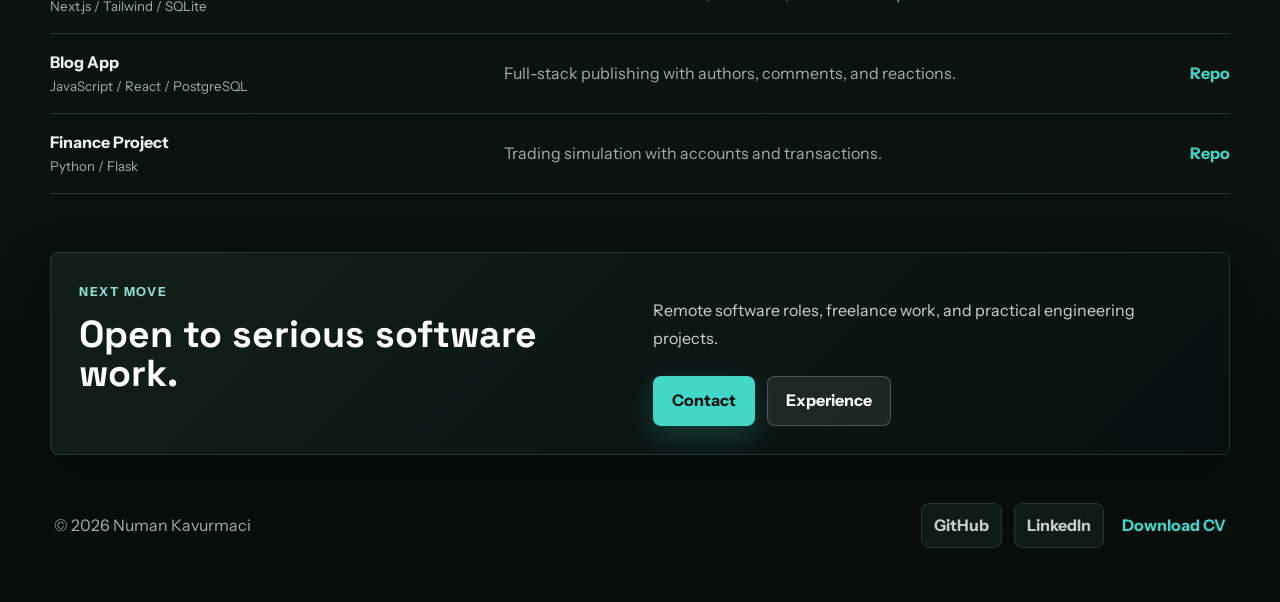
==== commit 4e2567f9: "Use Live API label for backend link" ====
--- a/index.html
+++ b/index.html
@@ -146,7 +146,7 @@
                 <span>SQLite + Prisma</span>
               </div>
               <div class="project-actions">
-                <a class="text-link" href="https://backend-developer-take-home-assignment.onrender.com/" target="_blank" rel="noopener">Hosted demo</a>
+                <a class="text-link" href="https://backend-developer-take-home-assignment.onrender.com/" target="_blank" rel="noopener">Live API</a>
                 <a class="text-link" href="https://github.com/NumanKavurmaci/Backend-Developer-Take-Home-Assignment" target="_blank" rel="noopener">Repo</a>
               </div>
             </div>
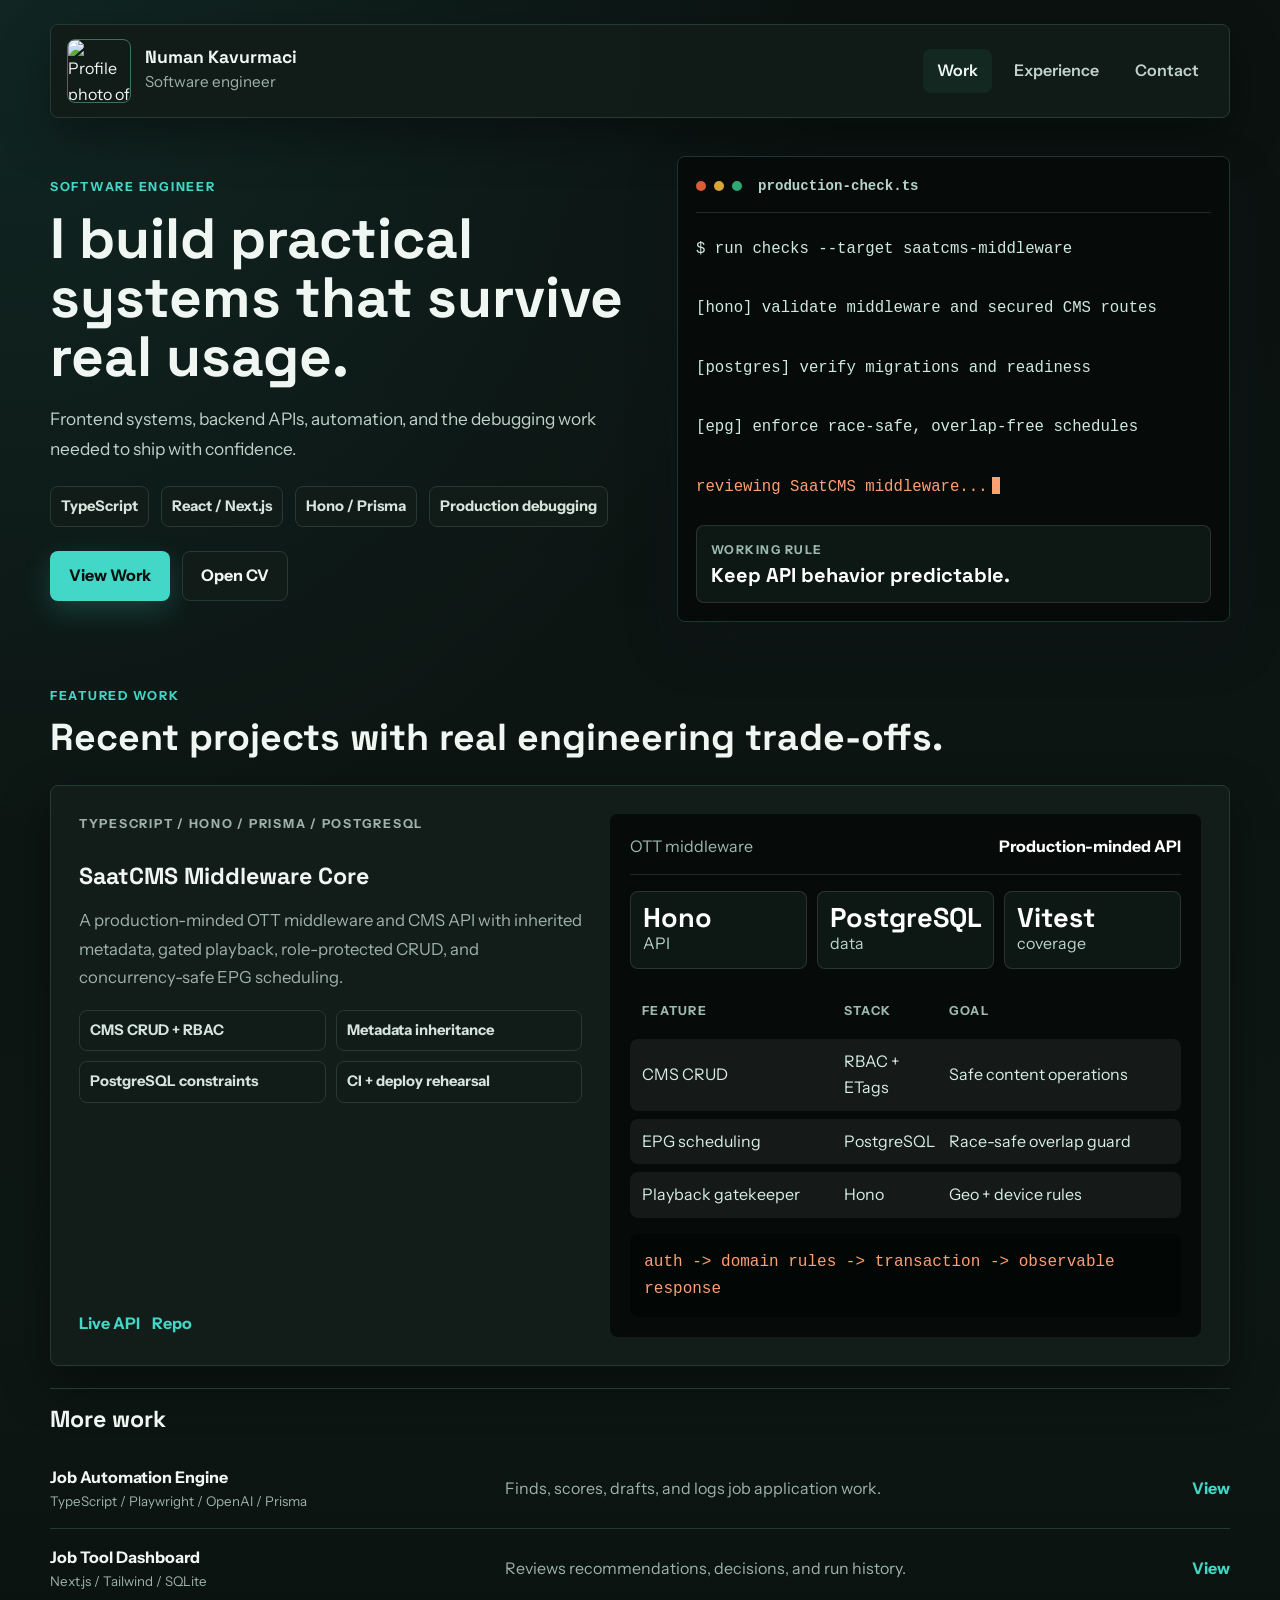
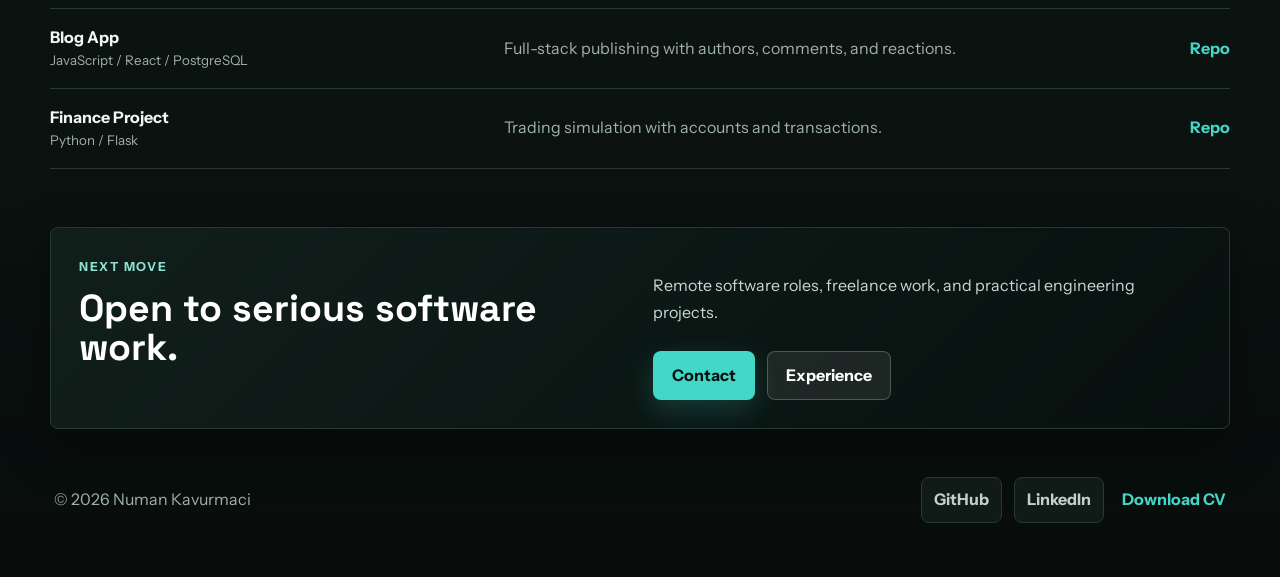
==== commit 04f73f52: "feat: update for backend app stale info" ====
--- a/index.html
+++ b/index.html
@@ -111,11 +111,11 @@
                 <span></span>
                 <strong>production-check.ts</strong>
               </div>
-              <pre class="terminal-output" aria-live="polite"><span class="terminal-line">$ run checks --target backend-take-home</span>
-<span class="terminal-line">[hono] validate content and playback endpoints</span>
-<span class="terminal-line">[prisma] check SQLite relations and constraints</span>
-<span class="terminal-line">[epg] protect channel-scoped schedules</span>
-<span class="terminal-line terminal-line-live" id="terminal-line">reviewing Backend Developer Take-Home Assignment...</span></pre>
+              <pre class="terminal-output" aria-live="polite"><span class="terminal-line">$ run checks --target saatcms-middleware</span>
+<span class="terminal-line">[hono] validate middleware and secured CMS routes</span>
+<span class="terminal-line">[postgres] verify migrations and readiness</span>
+<span class="terminal-line">[epg] enforce race-safe, overlap-free schedules</span>
+<span class="terminal-line terminal-line-live" id="terminal-line">reviewing SaatCMS Middleware Core...</span></pre>
               <div class="terminal-readout">
                 <span>Working rule</span>
                 <strong id="terminal-status">Keep API behavior predictable.</strong>
@@ -132,18 +132,18 @@
             </div>
           </div>
 
-          <article class="project-feature" id="backend-take-home">
+          <article class="project-feature" id="saatcms-middleware">
             <div class="project-feature-copy">
-              <p class="micro-label">TypeScript / Hono / Prisma / SQLite</p>
-              <h3>Backend Developer Take-Home Assignment</h3>
+              <p class="micro-label">TypeScript / Hono / Prisma / PostgreSQL</p>
+              <h3>SaatCMS Middleware Core</h3>
               <p class="project-summary">
-                A backend API project covering content hierarchy, metadata, playback rules, live channels, and EPG scheduling.
+                A production-minded OTT middleware and CMS API with inherited metadata, gated playback, role-protected CRUD, and concurrency-safe EPG scheduling.
               </p>
-              <div class="impact-grid" aria-label="Backend project highlights">
-                <span>REST API design</span>
-                <span>Domain validation</span>
-                <span>EPG overlap checks</span>
-                <span>SQLite + Prisma</span>
+              <div class="impact-grid" aria-label="SaatCMS project highlights">
+                <span>CMS CRUD + RBAC</span>
+                <span>Metadata inheritance</span>
+                <span>PostgreSQL constraints</span>
+                <span>CI + deploy rehearsal</span>
               </div>
               <div class="project-actions">
                 <a class="text-link" href="https://backend-developer-take-home-assignment.onrender.com/" target="_blank" rel="noopener">Live API</a>
@@ -151,15 +151,15 @@
               </div>
             </div>
 
-            <div class="automation-preview" aria-label="Backend project preview">
+            <div class="automation-preview" aria-label="SaatCMS project preview">
               <div class="preview-top">
-                <span>Backend project</span>
-                <strong>Take-home assignment</strong>
+                <span>OTT middleware</span>
+                <strong>Production-minded API</strong>
               </div>
               <div class="preview-metrics">
                 <span><strong>Hono</strong> API</span>
-                <span><strong>Prisma</strong> data</span>
-                <span><strong>EPG</strong> rules</span>
+                <span><strong>PostgreSQL</strong> data</span>
+                <span><strong>Vitest</strong> coverage</span>
               </div>
               <div class="preview-table" aria-hidden="true">
                 <div class="preview-row preview-row-head">
@@ -168,23 +168,23 @@
                   <span>Goal</span>
                 </div>
                 <div class="preview-row">
-                  <span>Content hierarchy</span>
-                  <span>Prisma</span>
-                  <span>Parent-child validation</span>
+                  <span>CMS CRUD</span>
+                  <span>RBAC + ETags</span>
+                  <span>Safe content operations</span>
                 </div>
                 <div class="preview-row">
-                  <span>Live channel EPG</span>
-                  <span>SQLite</span>
-                  <span>No schedule overlap</span>
+                  <span>EPG scheduling</span>
+                  <span>PostgreSQL</span>
+                  <span>Race-safe overlap guard</span>
                 </div>
                 <div class="preview-row">
-                  <span>Playback rules</span>
+                  <span>Playback gatekeeper</span>
                   <span>Hono</span>
-                  <span>Clear API errors</span>
+                  <span>Geo + device rules</span>
                 </div>
               </div>
               <div class="preview-code">
-                <code>content -> rules -> schedule -> predictable API response</code>
+                <code>auth -> domain rules -> transaction -> observable response</code>
               </div>
             </div>
           </article>
--- a/dark.css
+++ b/dark.css
@@ -20,6 +20,18 @@
 body {
   background: radial-gradient(circle at top left, rgba(66, 215, 199, 0.1), transparent 34%),
     linear-gradient(180deg, #0b1210 0%, #0d1714 58%, #080d0c 100%);
+}
+
+a,
+button,
+summary {
+  transition: opacity 160ms ease, border-color 160ms ease, background 160ms ease, color 160ms ease;
+}
+
+a:hover,
+button:hover,
+summary:hover {
+  transform: none;
 }
 
 .site-header,
@@ -86,6 +98,15 @@
   background: #020605;
 }
 
+.preview-row {
+  grid-template-columns: minmax(0, 1.1fr) minmax(90px, 0.55fr) minmax(0, 1.25fr);
+  align-items: center;
+}
+
+.preview-row span {
+  min-width: 0;
+}
+
 .flow-step-index {
   color: #061512;
   background: var(--accent);
@@ -104,3 +125,30 @@
 img.brand-photo {
   border-color: var(--border-strong);
 }
+
+.compact-project,
+.compact-project:hover,
+.compact-project:focus-visible {
+  transform: none;
+}
+
+.compact-project:hover {
+  background: rgba(66, 215, 199, 0.06);
+}
+
+.project-grid-featured {
+  grid-template-columns: repeat(3, minmax(0, 1fr));
+}
+
+@media (max-width: 1080px) {
+  .project-grid-featured {
+    grid-template-columns: repeat(2, minmax(0, 1fr));
+  }
+}
+
+@media (max-width: 640px) {
+  .project-grid-featured,
+  .preview-row {
+    grid-template-columns: 1fr;
+  }
+}
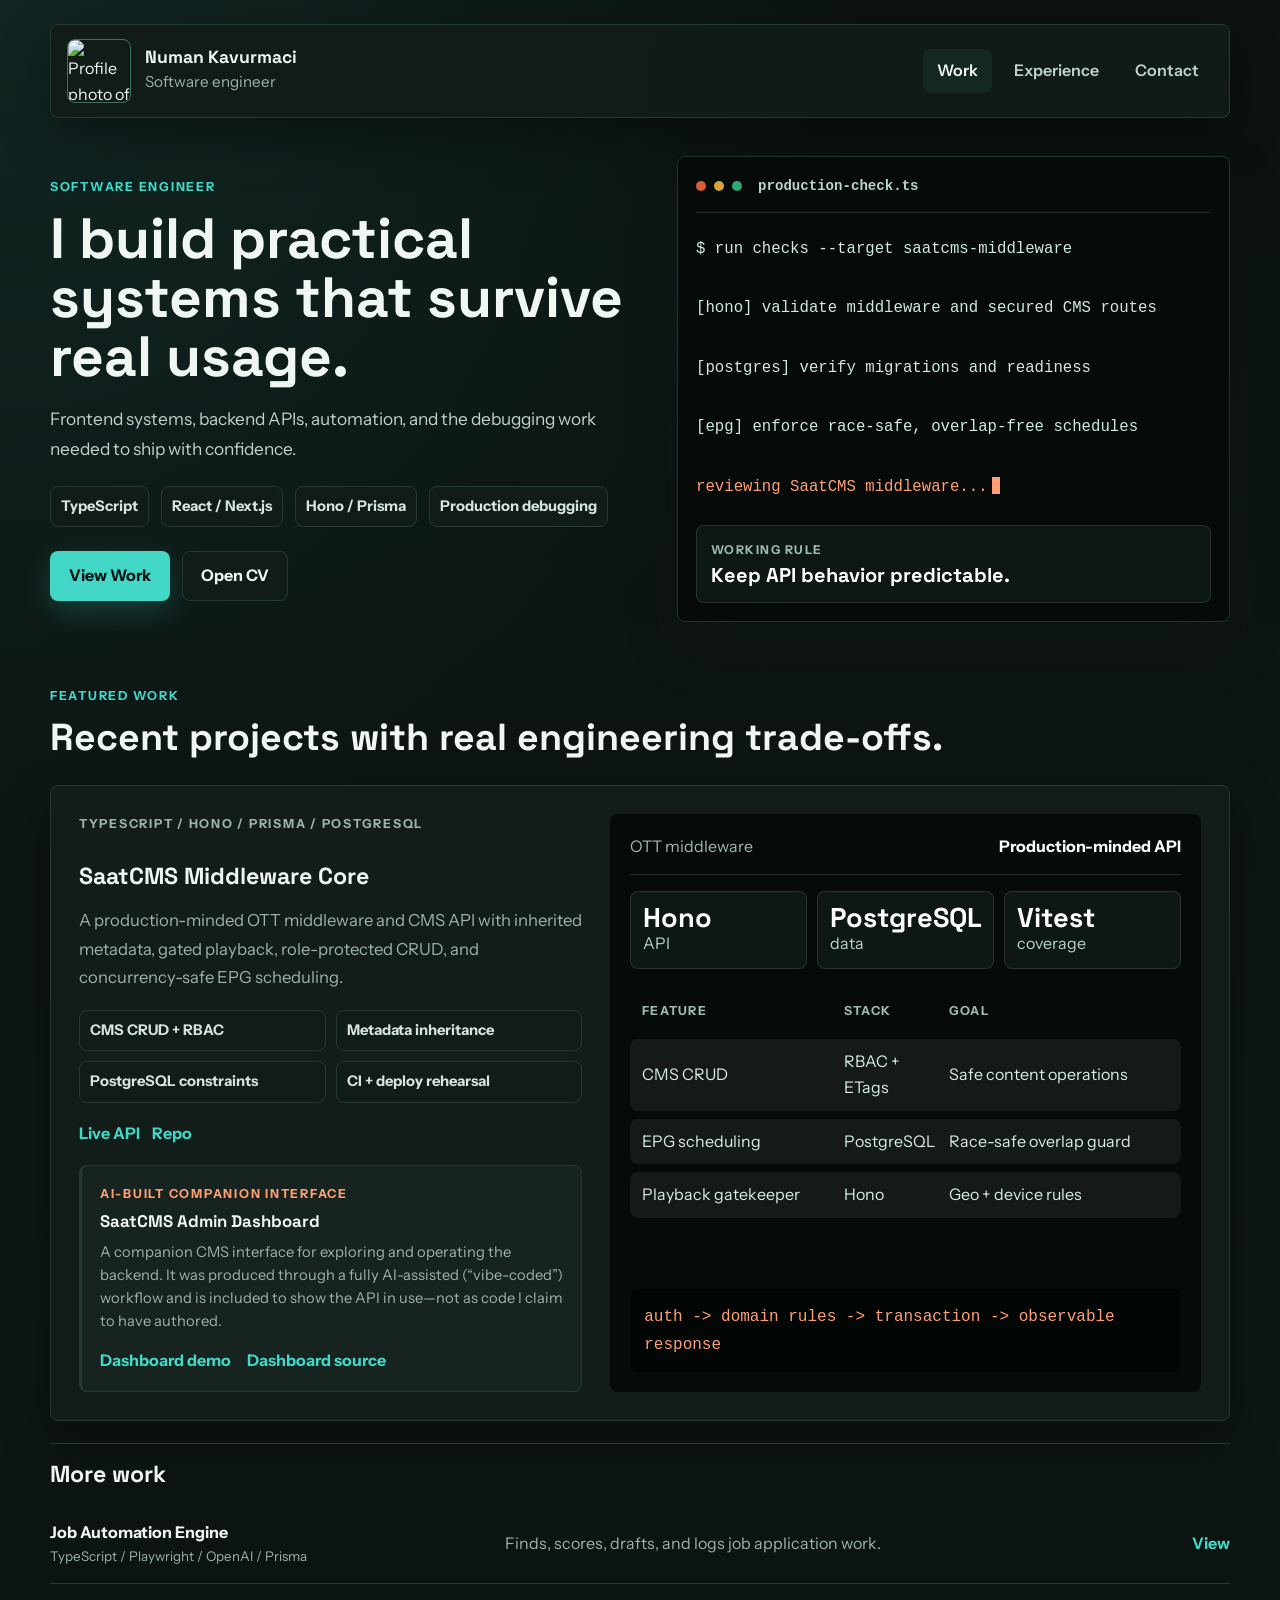
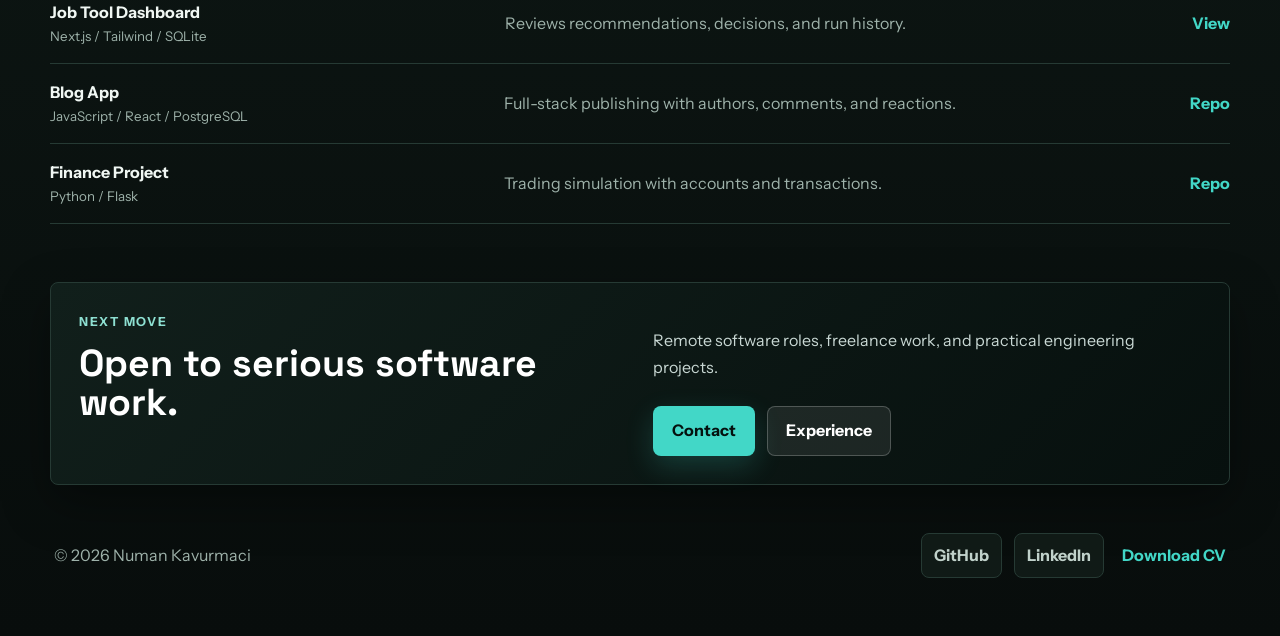
==== commit a27348ef: "feat: lvie demo for cms admin dashboard" ====
--- a/index.html
+++ b/index.html
@@ -149,6 +149,18 @@
                 <a class="text-link" href="https://backend-developer-take-home-assignment.onrender.com/" target="_blank" rel="noopener">Live API</a>
                 <a class="text-link" href="https://github.com/NumanKavurmaci/Backend-Developer-Take-Home-Assignment" target="_blank" rel="noopener">Repo</a>
               </div>
+
+              <aside class="companion-project" aria-labelledby="saatcms-dashboard-title">
+                <p class="micro-label">AI-built companion interface</p>
+                <h4 id="saatcms-dashboard-title">SaatCMS Admin Dashboard</h4>
+                <p>
+                  A companion CMS interface for exploring and operating the backend. It was produced through a fully AI-assisted (“vibe-coded”) workflow and is included to show the API in use—not as code I claim to have authored.
+                </p>
+                <div class="project-actions">
+                  <a class="text-link" href="https://saatcms-admin-dashboard.onrender.com/login" target="_blank" rel="noopener">Dashboard demo</a>
+                  <a class="text-link" href="https://github.com/NumanKavurmaci/Saat-CMS-Admin-Dashboard" target="_blank" rel="noopener">Dashboard source</a>
+                </div>
+              </aside>
             </div>
 
             <div class="automation-preview" aria-label="SaatCMS project preview">
--- a/styles.css
+++ b/styles.css
@@ -614,6 +614,39 @@
   font-weight: 900;
 }
 
+.companion-project {
+  padding: 18px;
+  border: 1px solid var(--border);
+  border-left: 3px solid var(--accent-warm);
+  border-radius: var(--radius);
+  background: var(--surface-strong);
+}
+
+.companion-project .micro-label {
+  margin-bottom: 7px;
+  color: var(--accent-warm);
+}
+
+.companion-project h4 {
+  margin: 0;
+  color: var(--ink);
+  font-family: "Space Grotesk", sans-serif;
+  font-size: 1.05rem;
+  line-height: 1.25;
+}
+
+.companion-project p:not(.micro-label) {
+  margin: 9px 0 14px;
+  color: var(--muted);
+  font-size: 0.92rem;
+  line-height: 1.58;
+}
+
+.companion-project .project-actions {
+  gap: 16px;
+  margin-top: 0;
+}
+
 .automation-preview {
   display: flex;
   flex-direction: column;
--- a/dark.css
+++ b/dark.css
@@ -61,6 +61,7 @@
 .project-details,
 .flow-step,
 .skill-stage,
+.companion-project,
 .proof-strip span,
 .impact-grid span,
 .skill-clusters span,
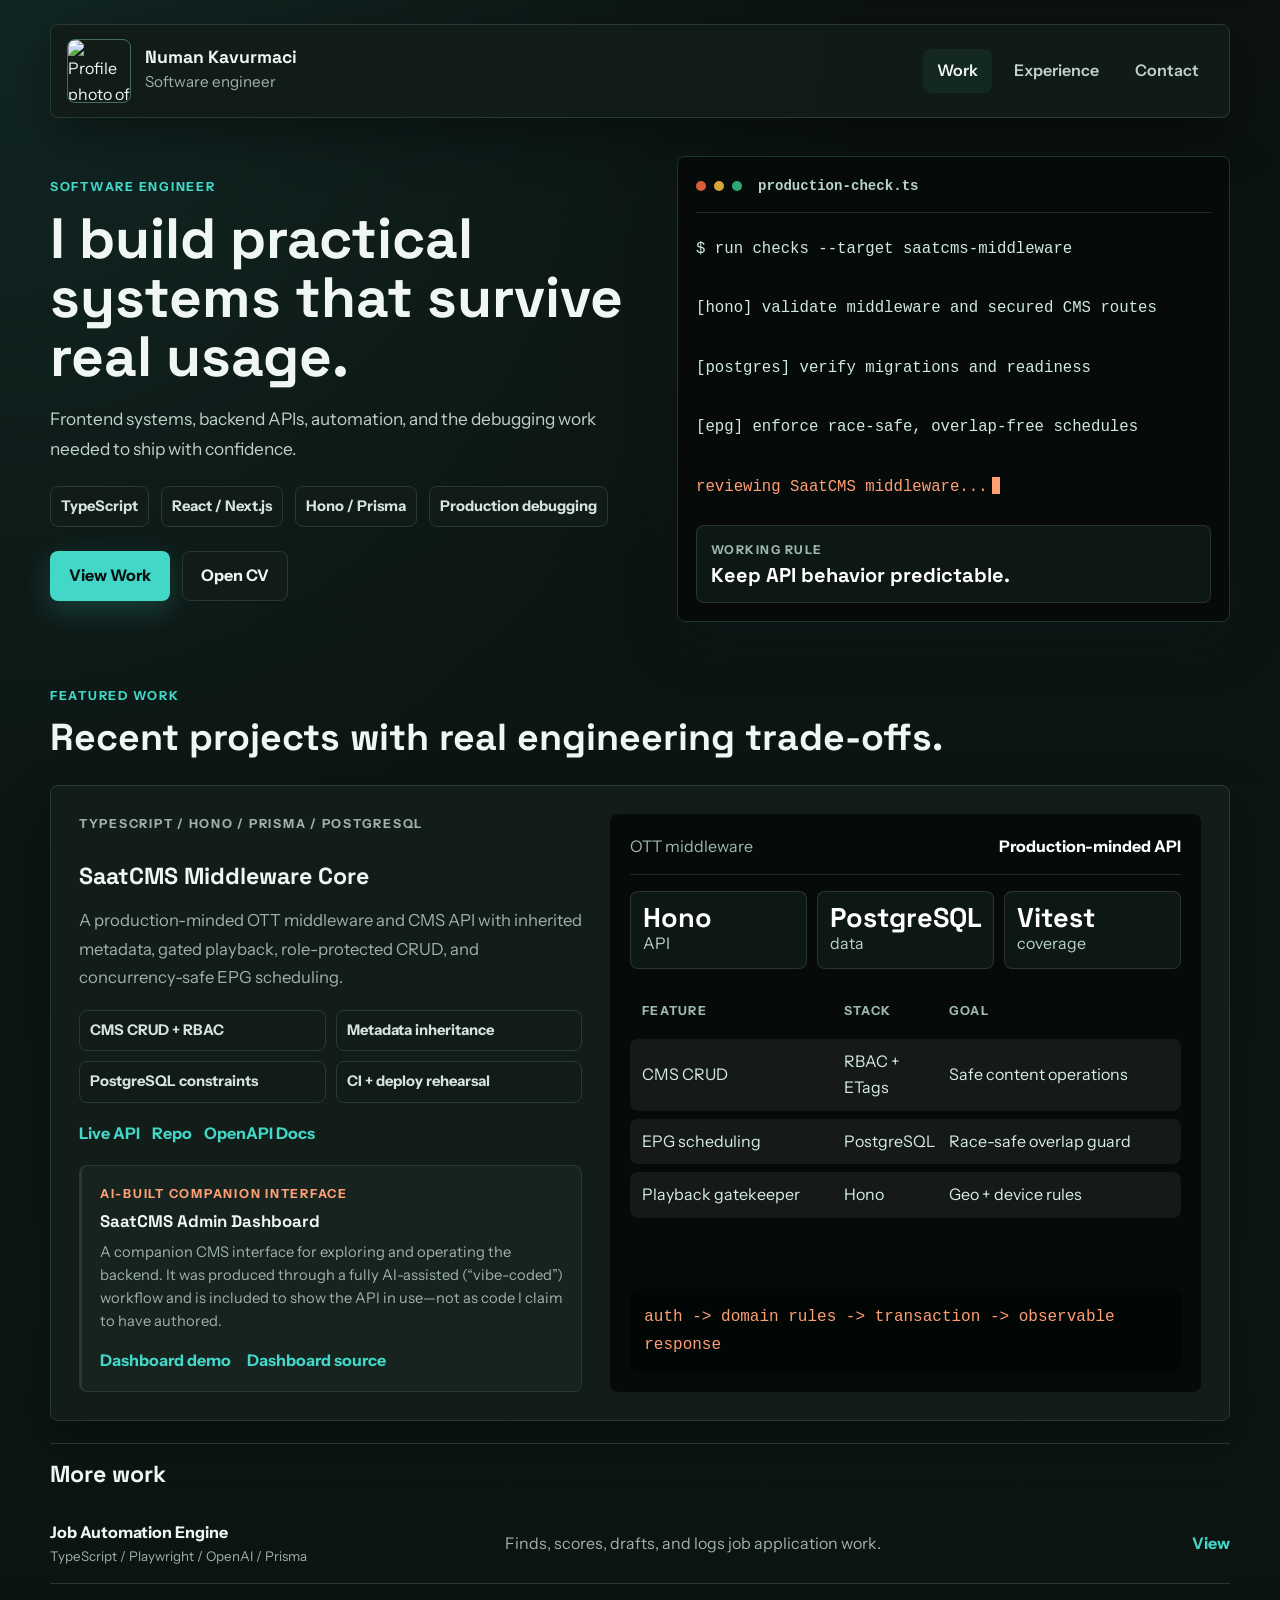
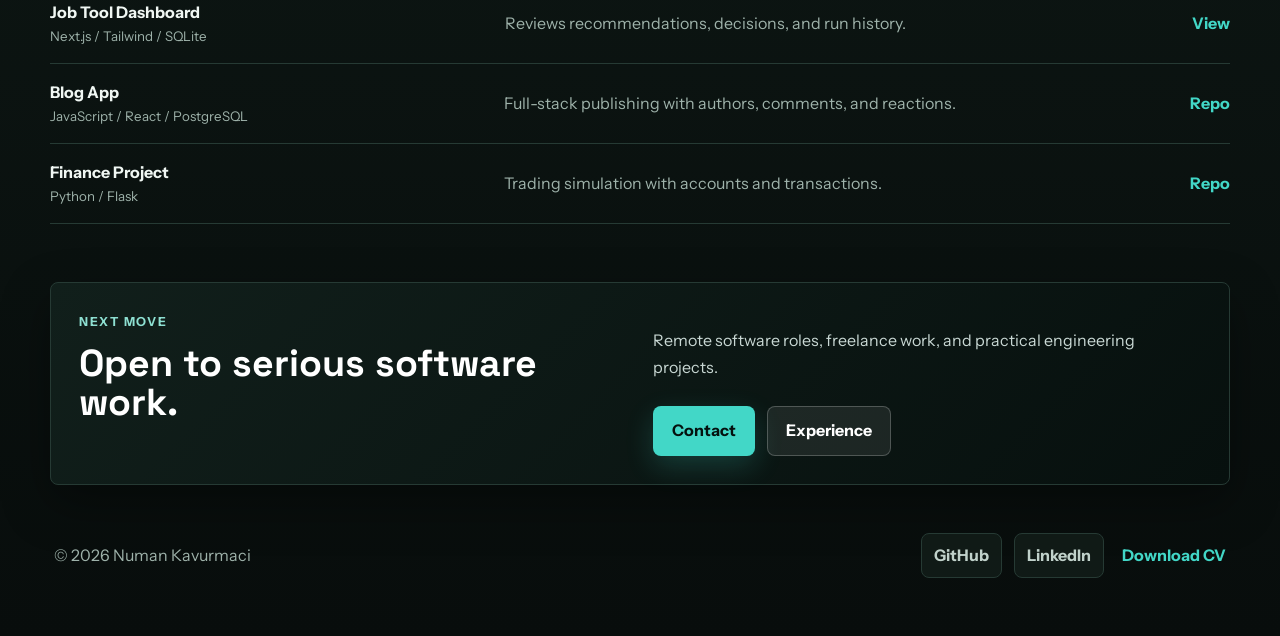
==== commit b12e537b: "feat: Open API docs for back-end project" ====
--- a/index.html
+++ b/index.html
@@ -148,6 +148,7 @@
               <div class="project-actions">
                 <a class="text-link" href="https://backend-developer-take-home-assignment.onrender.com/" target="_blank" rel="noopener">Live API</a>
                 <a class="text-link" href="https://github.com/NumanKavurmaci/Backend-Developer-Take-Home-Assignment" target="_blank" rel="noopener">Repo</a>
+                <a class="text-link" href="https://backend-developer-take-home-assignment.onrender.com/docs" target="_blank" rel="noopener">OpenAPI Docs</a>
               </div>
 
               <aside class="companion-project" aria-labelledby="saatcms-dashboard-title">
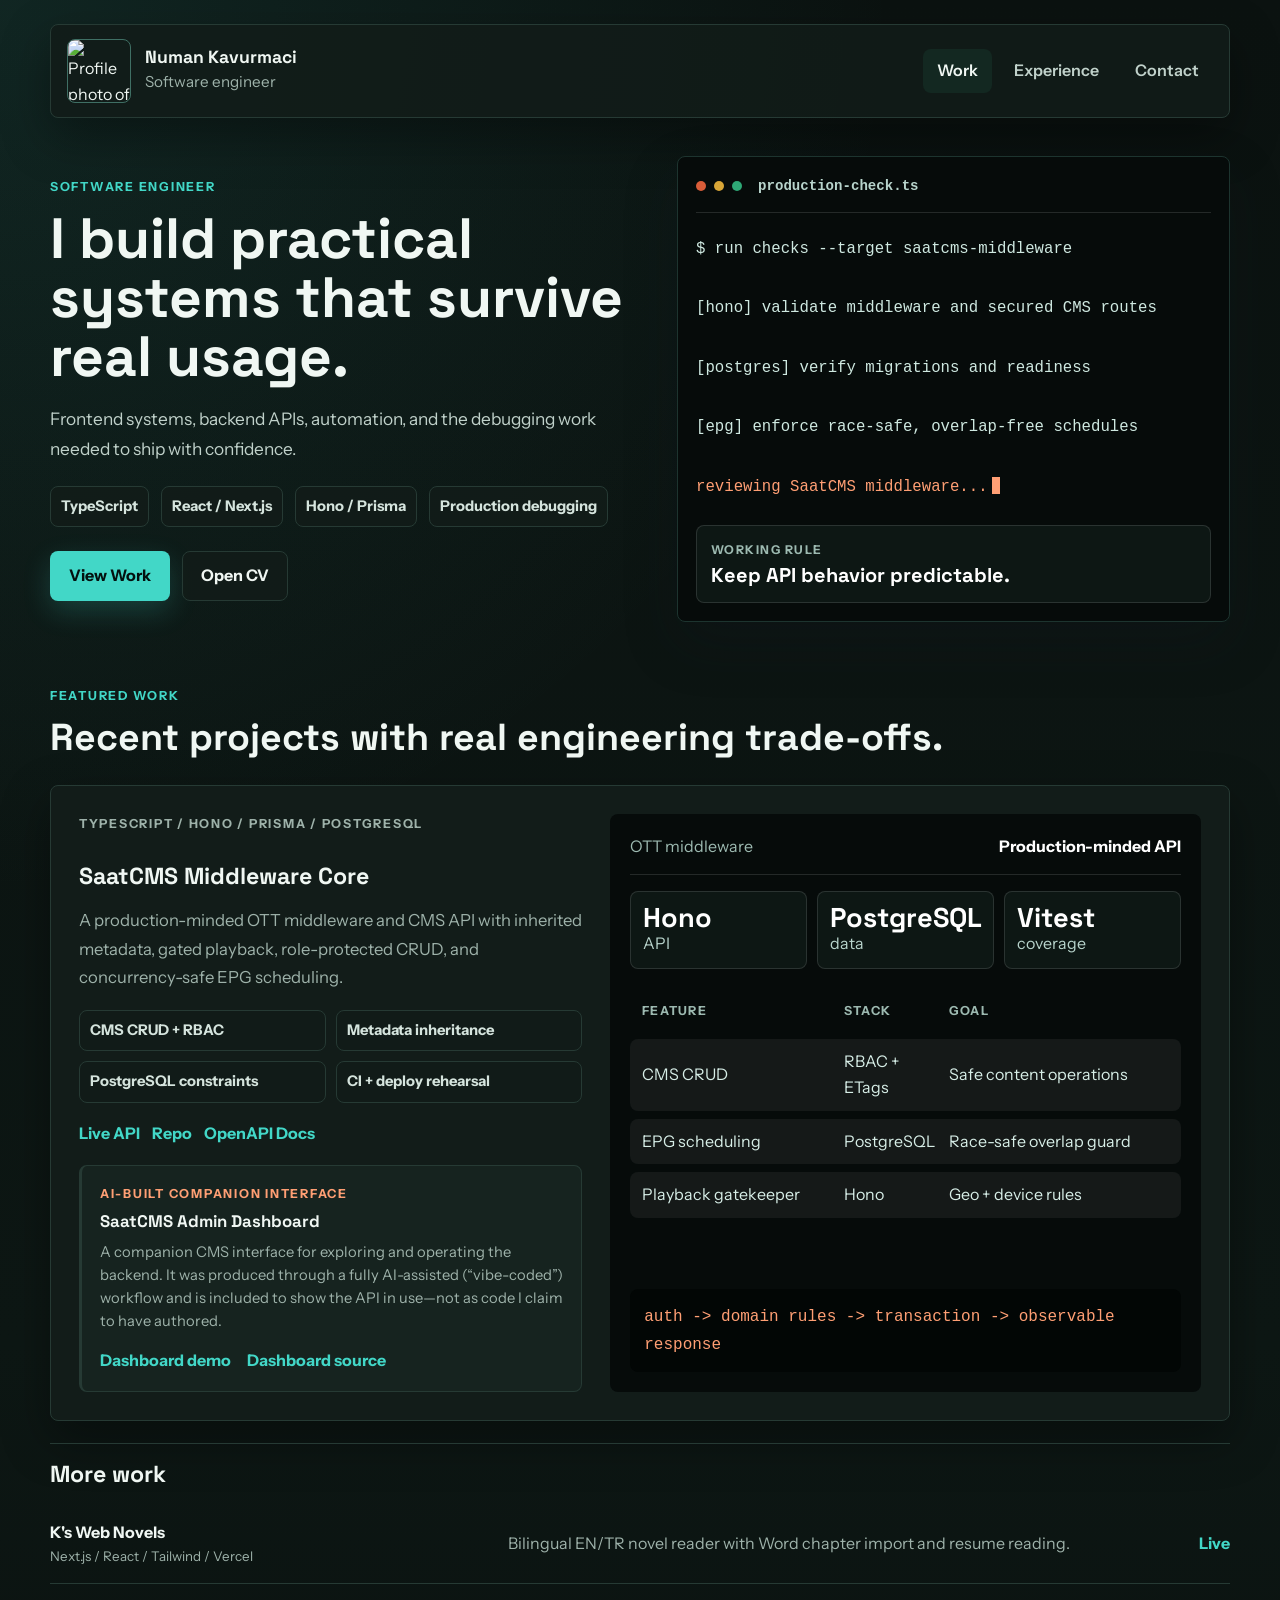
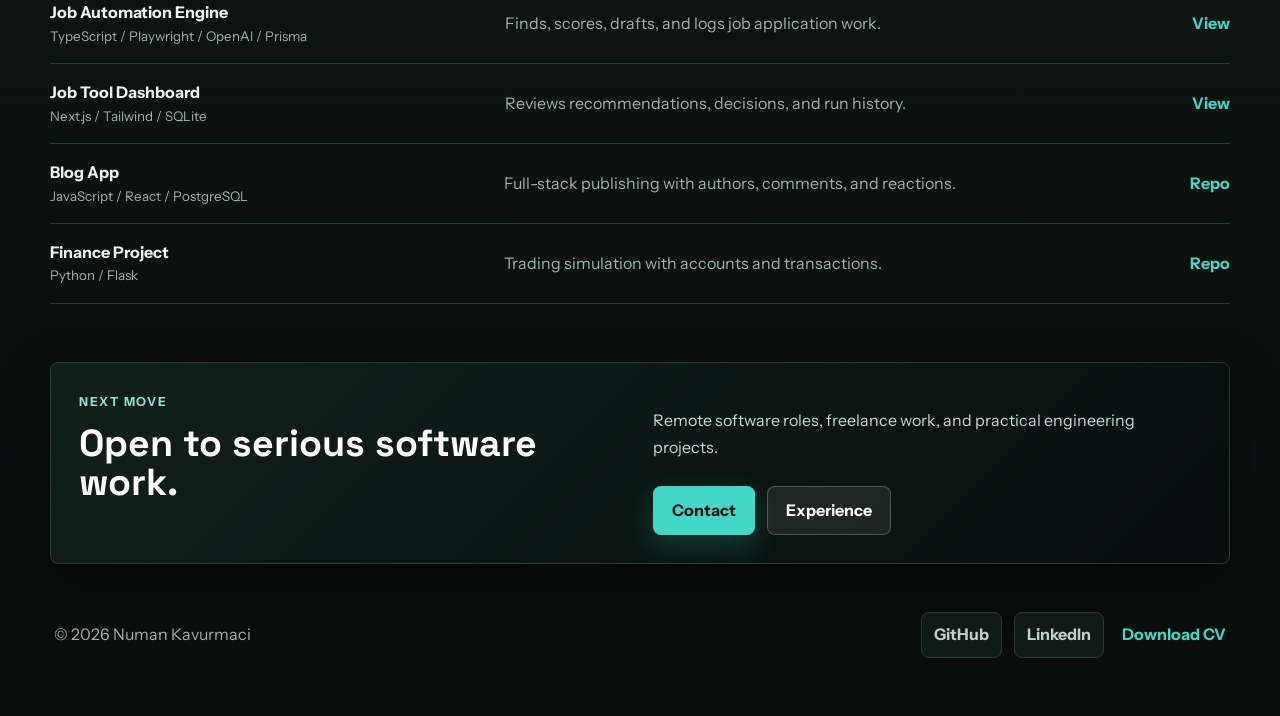
==== commit dc0beec4: "feat: add K's Web Novels to portfolio projects Co-Authored-By: Claude Opus 5.5 <noreply@anthropic.co" ====
--- a/index.html
+++ b/index.html
@@ -206,6 +206,14 @@
             <div class="compact-project-heading">
               <h3>More work</h3>
             </div>
+            <a class="compact-project" href="https://k-web-novels.vercel.app/" target="_blank" rel="noopener">
+              <span>
+                <strong>K's Web Novels</strong>
+                <small>Next.js / React / Tailwind / Vercel</small>
+              </span>
+              <span>Bilingual EN/TR novel reader with Word chapter import and resume reading.</span>
+              <b>Live</b>
+            </a>
             <a class="compact-project" href="about.html#job-automation-engine">
               <span>
                 <strong>Job Automation Engine</strong>
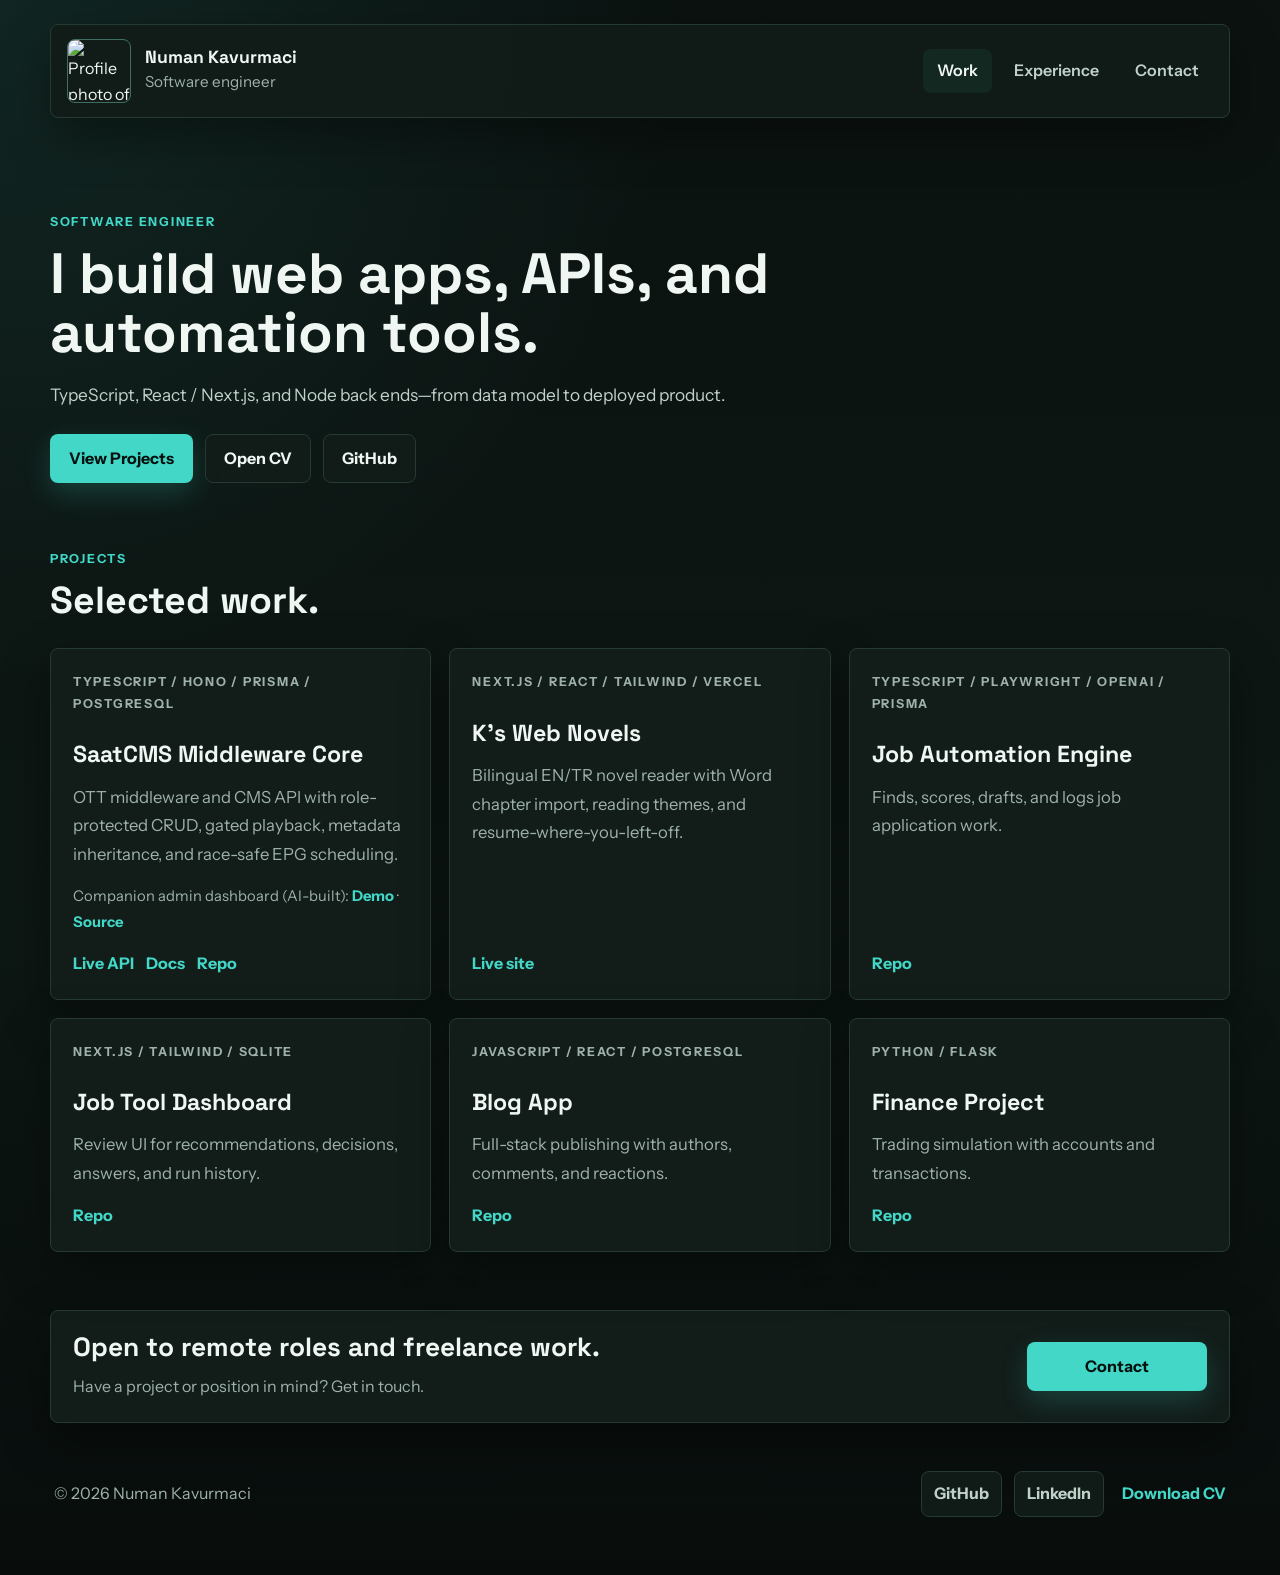
==== commit 0ae96093: "feat: simplify home page into project-focused portfolio Replace the terminal hero and featured-proje" ====
--- a/index.html
+++ b/index.html
@@ -84,184 +84,98 @@
       </header>
 
       <main>
-        <section class="hero hero-impact">
-          <div class="hero-copy hero-copy-primary">
-            <p class="eyebrow">Software engineer</p>
-            <h1>I build practical systems that survive real usage.</h1>
-            <p class="hero-text hero-text-strong">
-              Frontend systems, backend APIs, automation, and the debugging work needed to ship with confidence.
-            </p>
-            <div class="proof-strip" aria-label="Engineering focus">
-              <span>TypeScript</span>
-              <span>React / Next.js</span>
-              <span>Hono / Prisma</span>
-              <span>Production debugging</span>
-            </div>
-            <div class="hero-actions">
-              <a class="button button-primary" href="#featured-work">View Work</a>
-              <a class="button button-secondary" href="Numan-Kavurmaci-CV-2026.pdf" target="_blank" rel="noopener">Open CV</a>
+        <section class="hero hero-simple">
+          <p class="eyebrow">Software engineer</p>
+          <h1>I build web apps, APIs, and automation tools.</h1>
+          <p class="hero-text hero-text-strong">
+            TypeScript, React / Next.js, and Node back ends&mdash;from data model to deployed product.
+          </p>
+          <div class="hero-actions">
+            <a class="button button-primary" href="#projects">View Projects</a>
+            <a class="button button-secondary" href="Numan-Kavurmaci-CV-2026.pdf" target="_blank" rel="noopener">Open CV</a>
+            <a class="button button-secondary" href="https://github.com/NumanKavurmaci" target="_blank" rel="noopener">GitHub</a>
+          </div>
+        </section>
+
+        <section class="section" id="projects">
+          <div class="section-heading-row">
+            <div>
+              <p class="eyebrow">Projects</p>
+              <h2>Selected work.</h2>
             </div>
           </div>
 
-          <aside class="hero-visual" aria-label="Production check">
-            <div class="terminal-panel">
-              <div class="terminal-top">
-                <span></span>
-                <span></span>
-                <span></span>
-                <strong>production-check.ts</strong>
-              </div>
-              <pre class="terminal-output" aria-live="polite"><span class="terminal-line">$ run checks --target saatcms-middleware</span>
-<span class="terminal-line">[hono] validate middleware and secured CMS routes</span>
-<span class="terminal-line">[postgres] verify migrations and readiness</span>
-<span class="terminal-line">[epg] enforce race-safe, overlap-free schedules</span>
-<span class="terminal-line terminal-line-live" id="terminal-line">reviewing SaatCMS Middleware Core...</span></pre>
-              <div class="terminal-readout">
-                <span>Working rule</span>
-                <strong id="terminal-status">Keep API behavior predictable.</strong>
-              </div>
-            </div>
-          </aside>
-        </section>
-
-        <section class="section section-featured" id="featured-work">
-          <div class="section-heading-row">
-            <div>
-              <p class="eyebrow">Featured work</p>
-              <h2>Recent projects with real engineering trade-offs.</h2>
-            </div>
-          </div>
-
-          <article class="project-feature" id="saatcms-middleware">
-            <div class="project-feature-copy">
+          <div class="project-grid-featured">
+            <article class="project-card" id="saatcms-middleware">
               <p class="micro-label">TypeScript / Hono / Prisma / PostgreSQL</p>
               <h3>SaatCMS Middleware Core</h3>
-              <p class="project-summary">
-                A production-minded OTT middleware and CMS API with inherited metadata, gated playback, role-protected CRUD, and concurrency-safe EPG scheduling.
+              <p class="project-summary">OTT middleware and CMS API with role-protected CRUD, gated playback, metadata inheritance, and race-safe EPG scheduling.</p>
+              <p class="project-note">
+                Companion admin dashboard (AI-built):
+                <a class="text-link" href="https://saatcms-admin-dashboard.onrender.com/login" target="_blank" rel="noopener">Demo</a> &middot;
+                <a class="text-link" href="https://github.com/NumanKavurmaci/Saat-CMS-Admin-Dashboard" target="_blank" rel="noopener">Source</a>
               </p>
-              <div class="impact-grid" aria-label="SaatCMS project highlights">
-                <span>CMS CRUD + RBAC</span>
-                <span>Metadata inheritance</span>
-                <span>PostgreSQL constraints</span>
-                <span>CI + deploy rehearsal</span>
-              </div>
               <div class="project-actions">
                 <a class="text-link" href="https://backend-developer-take-home-assignment.onrender.com/" target="_blank" rel="noopener">Live API</a>
+                <a class="text-link" href="https://backend-developer-take-home-assignment.onrender.com/docs" target="_blank" rel="noopener">Docs</a>
                 <a class="text-link" href="https://github.com/NumanKavurmaci/Backend-Developer-Take-Home-Assignment" target="_blank" rel="noopener">Repo</a>
-                <a class="text-link" href="https://backend-developer-take-home-assignment.onrender.com/docs" target="_blank" rel="noopener">OpenAPI Docs</a>
               </div>
+            </article>
 
-              <aside class="companion-project" aria-labelledby="saatcms-dashboard-title">
-                <p class="micro-label">AI-built companion interface</p>
-                <h4 id="saatcms-dashboard-title">SaatCMS Admin Dashboard</h4>
-                <p>
-                  A companion CMS interface for exploring and operating the backend. It was produced through a fully AI-assisted (“vibe-coded”) workflow and is included to show the API in use—not as code I claim to have authored.
-                </p>
-                <div class="project-actions">
-                  <a class="text-link" href="https://saatcms-admin-dashboard.onrender.com/login" target="_blank" rel="noopener">Dashboard demo</a>
-                  <a class="text-link" href="https://github.com/NumanKavurmaci/Saat-CMS-Admin-Dashboard" target="_blank" rel="noopener">Dashboard source</a>
-                </div>
-              </aside>
-            </div>
+            <article class="project-card" id="web-novels">
+              <p class="micro-label">Next.js / React / Tailwind / Vercel</p>
+              <h3>K's Web Novels</h3>
+              <p class="project-summary">Bilingual EN/TR novel reader with Word chapter import, reading themes, and resume-where-you-left-off.</p>
+              <div class="project-actions">
+                <a class="text-link" href="https://k-web-novels.vercel.app/" target="_blank" rel="noopener">Live site</a>
+              </div>
+            </article>
 
-            <div class="automation-preview" aria-label="SaatCMS project preview">
-              <div class="preview-top">
-                <span>OTT middleware</span>
-                <strong>Production-minded API</strong>
+            <article class="project-card" id="job-automation-engine">
+              <p class="micro-label">TypeScript / Playwright / OpenAI / Prisma</p>
+              <h3>Job Automation Engine</h3>
+              <p class="project-summary">Finds, scores, drafts, and logs job application work.</p>
+              <div class="project-actions">
+                <a class="text-link" href="https://github.com/NumanKavurmaci/Job-Tool" target="_blank" rel="noopener">Repo</a>
               </div>
-              <div class="preview-metrics">
-                <span><strong>Hono</strong> API</span>
-                <span><strong>PostgreSQL</strong> data</span>
-                <span><strong>Vitest</strong> coverage</span>
+            </article>
+
+            <article class="project-card" id="job-tool-dashboard">
+              <p class="micro-label">Next.js / Tailwind / SQLite</p>
+              <h3>Job Tool Dashboard</h3>
+              <p class="project-summary">Review UI for recommendations, decisions, answers, and run history.</p>
+              <div class="project-actions">
+                <a class="text-link" href="https://github.com/NumanKavurmaci/Job-Tool-Dashboard" target="_blank" rel="noopener">Repo</a>
               </div>
-              <div class="preview-table" aria-hidden="true">
-                <div class="preview-row preview-row-head">
-                  <span>Feature</span>
-                  <span>Stack</span>
-                  <span>Goal</span>
-                </div>
-                <div class="preview-row">
-                  <span>CMS CRUD</span>
-                  <span>RBAC + ETags</span>
-                  <span>Safe content operations</span>
-                </div>
-                <div class="preview-row">
-                  <span>EPG scheduling</span>
-                  <span>PostgreSQL</span>
-                  <span>Race-safe overlap guard</span>
-                </div>
-                <div class="preview-row">
-                  <span>Playback gatekeeper</span>
-                  <span>Hono</span>
-                  <span>Geo + device rules</span>
-                </div>
+            </article>
+
+            <article class="project-card" id="blog-app">
+              <p class="micro-label">JavaScript / React / PostgreSQL</p>
+              <h3>Blog App</h3>
+              <p class="project-summary">Full-stack publishing with authors, comments, and reactions.</p>
+              <div class="project-actions">
+                <a class="text-link" href="https://github.com/NumanKavurmaci/blogappwithreact" target="_blank" rel="noopener">Repo</a>
               </div>
-              <div class="preview-code">
-                <code>auth -> domain rules -> transaction -> observable response</code>
+            </article>
+
+            <article class="project-card" id="finance-project">
+              <p class="micro-label">Python / Flask</p>
+              <h3>Finance Project</h3>
+              <p class="project-summary">Trading simulation with accounts and transactions.</p>
+              <div class="project-actions">
+                <a class="text-link" href="https://github.com/NumanKavurmaci/python-flask-finance" target="_blank" rel="noopener">Repo</a>
               </div>
-            </div>
-          </article>
-
-          <div class="compact-projects" aria-label="More projects">
-            <div class="compact-project-heading">
-              <h3>More work</h3>
-            </div>
-            <a class="compact-project" href="https://k-web-novels.vercel.app/" target="_blank" rel="noopener">
-              <span>
-                <strong>K's Web Novels</strong>
-                <small>Next.js / React / Tailwind / Vercel</small>
-              </span>
-              <span>Bilingual EN/TR novel reader with Word chapter import and resume reading.</span>
-              <b>Live</b>
-            </a>
-            <a class="compact-project" href="about.html#job-automation-engine">
-              <span>
-                <strong>Job Automation Engine</strong>
-                <small>TypeScript / Playwright / OpenAI / Prisma</small>
-              </span>
-              <span>Finds, scores, drafts, and logs job application work.</span>
-              <b>View</b>
-            </a>
-            <a class="compact-project" href="about.html#job-tool-dashboard">
-              <span>
-                <strong>Job Tool Dashboard</strong>
-                <small>Next.js / Tailwind / SQLite</small>
-              </span>
-              <span>Reviews recommendations, decisions, and run history.</span>
-              <b>View</b>
-            </a>
-            <a class="compact-project" href="https://github.com/NumanKavurmaci/blogappwithreact" target="_blank" rel="noopener">
-              <span>
-                <strong>Blog App</strong>
-                <small>JavaScript / React / PostgreSQL</small>
-              </span>
-              <span>Full-stack publishing with authors, comments, and reactions.</span>
-              <b>Repo</b>
-            </a>
-            <a class="compact-project" href="https://github.com/NumanKavurmaci/python-flask-finance" target="_blank" rel="noopener">
-              <span>
-                <strong>Finance Project</strong>
-                <small>Python / Flask</small>
-              </span>
-              <span>Trading simulation with accounts and transactions.</span>
-              <b>Repo</b>
-            </a>
+            </article>
           </div>
         </section>
 
-        <section class="section compact-section">
-          <div class="info-band info-band-cta">
-            <div>
-              <p class="eyebrow">Next move</p>
-              <h2>Open to serious software work.</h2>
+        <section class="section">
+          <div class="contact-row">
+            <div class="contact-copy">
+              <h2>Open to remote roles and freelance work.</h2>
+              <p>Have a project or position in mind? Get in touch.</p>
             </div>
-            <div>
-              <p>Remote software roles, freelance work, and practical engineering projects.</p>
-              <div class="hero-actions">
-                <a class="button button-primary" href="contact.html">Contact</a>
-                <a class="button button-secondary" href="about.html">Experience</a>
-              </div>
-            </div>
+            <a class="button button-primary contact-action" href="contact.html">Contact</a>
           </div>
         </section>
       </main>
--- a/styles.css
+++ b/styles.css
@@ -147,20 +147,13 @@
   align-items: stretch;
 }
 
-.hero-impact {
-  grid-template-columns: minmax(0, 1.04fr) minmax(340px, 0.96fr);
-  margin-bottom: 14px;
-}
-
-.hero-copy-primary {
-  display: flex;
-  flex-direction: column;
-  justify-content: center;
-  min-height: 460px;
-}
-
-.hero-visual {
-  min-width: 0;
+.hero-simple {
+  gap: 0;
+  padding: 56px 0 8px;
+}
+
+.hero-simple h1 {
+  max-width: 20ch;
 }
 
 .eyebrow,
@@ -206,7 +199,6 @@
 .project-card p,
 .timeline-item p,
 .section-note,
-.info-band p,
 .contact-copy p,
 .sidebar-card p,
 .detail-list,
@@ -218,7 +210,6 @@
 .hero-text,
 .project-card p,
 .timeline-item p,
-.info-band p,
 .section-note,
 .sidebar-card p,
 .contact-copy p {
@@ -236,7 +227,6 @@
   max-width: 760px;
 }
 
-.proof-strip,
 .hero-actions,
 .contact-actions,
 .project-actions {
@@ -245,12 +235,6 @@
   flex-wrap: wrap;
 }
 
-.proof-strip {
-  margin-top: 22px;
-}
-
-.proof-strip span,
-.impact-grid span,
 .skill-clusters span,
 .tag-list li {
   padding: 8px 10px;
@@ -291,107 +275,8 @@
 
 .button:hover,
 .text-link:hover,
-.nav-link:hover,
-.compact-project:hover {
+.nav-link:hover {
   opacity: 0.94;
-}
-
-.terminal-panel {
-  display: flex;
-  flex-direction: column;
-  min-height: 460px;
-  height: 100%;
-  padding: 18px;
-  border: 1px solid #2b433c;
-  border-radius: var(--radius);
-  color: #e8fff8;
-  background: var(--terminal);
-  box-shadow: 0 22px 54px rgba(16, 24, 32, 0.22);
-}
-
-.terminal-top {
-  display: flex;
-  align-items: center;
-  gap: 8px;
-  padding-bottom: 14px;
-  border-bottom: 1px solid rgba(255, 255, 255, 0.12);
-}
-
-.terminal-top span {
-  width: 10px;
-  height: 10px;
-  border-radius: 50%;
-  background: #d95d39;
-}
-
-.terminal-top span:nth-child(2) {
-  background: #d8a637;
-}
-
-.terminal-top span:nth-child(3) {
-  background: #2ea876;
-}
-
-.terminal-top strong {
-  margin-left: 8px;
-  color: #b8d4cc;
-  font-family: ui-monospace, SFMono-Regular, Consolas, "Liberation Mono", monospace;
-  font-size: 0.88rem;
-}
-
-.terminal-output {
-  flex: 1;
-  margin: 0;
-  padding: 22px 0;
-  overflow: hidden;
-  white-space: pre-wrap;
-  color: #cfe9e1;
-  font-family: ui-monospace, SFMono-Regular, Consolas, "Liberation Mono", monospace;
-  font-size: 0.98rem;
-  line-height: 1.9;
-}
-
-.terminal-line {
-  display: block;
-}
-
-.terminal-line-live {
-  color: #f0c071;
-}
-
-.terminal-line-live::after {
-  content: "";
-  display: inline-block;
-  width: 8px;
-  height: 1.05em;
-  margin-left: 4px;
-  vertical-align: -0.18em;
-  background: #f0c071;
-  animation: cursor-blink 900ms steps(2, start) infinite;
-}
-
-.terminal-readout {
-  display: grid;
-  gap: 4px;
-  padding: 14px;
-  border: 1px solid rgba(255, 255, 255, 0.12);
-  border-radius: var(--radius);
-  background: var(--terminal-soft);
-}
-
-.terminal-readout span {
-  color: #9dbab1;
-  font-size: 0.76rem;
-  font-weight: 800;
-  letter-spacing: 0.12em;
-  text-transform: uppercase;
-}
-
-.terminal-readout strong {
-  color: #ffffff;
-  font-family: "Space Grotesk", sans-serif;
-  font-size: 1.25rem;
-  line-height: 1.24;
 }
 
 .section {
@@ -400,10 +285,6 @@
 
 .section-offset {
   margin-top: 26px;
-}
-
-.section-featured {
-  margin-top: 64px;
 }
 
 .section-heading-row {
@@ -424,8 +305,6 @@
 }
 
 .system-section,
-.project-feature,
-.info-band,
 .timeline-item,
 .project-card,
 .sidebar-card,
@@ -545,28 +424,9 @@
   color: #9dbab1;
 }
 
-.project-feature {
-  display: grid;
-  grid-template-columns: minmax(0, 0.92fr) minmax(320px, 1.08fr);
-  gap: 28px;
-  padding: 28px;
-}
-
-.project-feature-copy {
-  display: flex;
-  flex-direction: column;
-  gap: 18px;
-}
-
 .project-summary {
   margin: 0;
   font-size: 1.04rem;
-}
-
-.impact-grid {
-  display: grid;
-  grid-template-columns: repeat(2, minmax(0, 1fr));
-  gap: 10px;
 }
 
 .project-details {
@@ -614,158 +474,10 @@
   font-weight: 900;
 }
 
-.companion-project {
-  padding: 18px;
-  border: 1px solid var(--border);
-  border-left: 3px solid var(--accent-warm);
-  border-radius: var(--radius);
-  background: var(--surface-strong);
-}
-
-.companion-project .micro-label {
-  margin-bottom: 7px;
-  color: var(--accent-warm);
-}
-
-.companion-project h4 {
-  margin: 0;
-  color: var(--ink);
-  font-family: "Space Grotesk", sans-serif;
-  font-size: 1.05rem;
-  line-height: 1.25;
-}
-
-.companion-project p:not(.micro-label) {
-  margin: 9px 0 14px;
+.project-note {
+  margin: 0;
   color: var(--muted);
   font-size: 0.92rem;
-  line-height: 1.58;
-}
-
-.companion-project .project-actions {
-  gap: 16px;
-  margin-top: 0;
-}
-
-.automation-preview {
-  display: flex;
-  flex-direction: column;
-  gap: 16px;
-  min-height: 430px;
-  padding: 20px;
-  border-radius: var(--radius);
-  color: #e8fff8;
-  background: var(--terminal);
-}
-
-.preview-top {
-  display: flex;
-  justify-content: space-between;
-  gap: 12px;
-  padding-bottom: 14px;
-  border-bottom: 1px solid rgba(255, 255, 255, 0.12);
-  color: #9dbab1;
-}
-
-.preview-top strong {
-  color: #ffffff;
-}
-
-.preview-metrics {
-  display: grid;
-  grid-template-columns: repeat(3, minmax(0, 1fr));
-  gap: 10px;
-}
-
-.preview-metrics span {
-  padding: 12px;
-  border: 1px solid rgba(255, 255, 255, 0.12);
-  border-radius: var(--radius);
-  background: var(--terminal-soft);
-  color: #b8d4cc;
-}
-
-.preview-metrics strong {
-  display: block;
-  color: #ffffff;
-  font-family: "Space Grotesk", sans-serif;
-  font-size: 1.7rem;
-  line-height: 1;
-}
-
-.preview-table {
-  display: grid;
-  gap: 8px;
-  margin-top: 6px;
-}
-
-.preview-row {
-  display: grid;
-  grid-template-columns: 1.5fr 0.45fr 0.8fr;
-  gap: 8px;
-  padding: 10px 12px;
-  border-radius: var(--radius);
-  background: rgba(255, 255, 255, 0.06);
-  color: #d7eee7;
-}
-
-.preview-row-head {
-  color: #9dbab1;
-  font-size: 0.78rem;
-  font-weight: 900;
-  letter-spacing: 0.1em;
-  text-transform: uppercase;
-  background: transparent;
-}
-
-.preview-code {
-  margin-top: auto;
-  padding: 14px;
-  border-radius: var(--radius);
-  background: #0b120f;
-  color: #f0c071;
-  overflow-x: auto;
-}
-
-.compact-projects {
-  display: grid;
-  margin-top: 22px;
-  border-top: 1px solid var(--border);
-}
-
-.compact-project-heading {
-  display: flex;
-  justify-content: space-between;
-  gap: 18px;
-  padding: 18px 0;
-}
-
-.compact-project-heading p {
-  margin: 0;
-  color: var(--muted);
-}
-
-.compact-project {
-  display: grid;
-  grid-template-columns: minmax(180px, 0.85fr) minmax(0, 1.3fr) auto;
-  gap: 18px;
-  align-items: center;
-  padding: 16px 0;
-  border-bottom: 1px solid var(--border);
-}
-
-.compact-project strong,
-.compact-project small {
-  display: block;
-}
-
-.compact-project small,
-.compact-project > span:nth-child(2) {
-  color: var(--muted);
-}
-
-.compact-project b {
-  color: var(--accent);
 }
 
 .two-column {
@@ -897,30 +609,6 @@
   background: var(--surface-strong);
 }
 
-.info-band {
-  display: grid;
-  grid-template-columns: minmax(0, 1fr) minmax(0, 1fr);
-  gap: 26px;
-  padding: 28px;
-  background: var(--ink);
-  color: #ffffff;
-}
-
-.info-band .eyebrow,
-.info-band .text-link {
-  color: #8ee0d2;
-}
-
-.info-band p {
-  color: #c9d8d4;
-}
-
-.info-band .button-secondary {
-  color: #ffffff;
-  border-color: rgba(255, 255, 255, 0.22);
-  background: rgba(255, 255, 255, 0.08);
-}
-
 .compact-section {
   padding: 0;
 }
@@ -1002,29 +690,9 @@
   animation: none;
 }
 
-@keyframes cursor-blink {
-  0%,
-  45% {
-    opacity: 1;
-  }
-
-  46%,
-  100% {
-    opacity: 0;
-  }
-}
-
 @media (max-width: 1080px) {
-  .hero-impact,
-  .project-feature,
-  .two-column,
-  .info-band {
+  .two-column {
     grid-template-columns: 1fr;
-  }
-
-  .hero-copy-primary,
-  .terminal-panel {
-    min-height: auto;
   }
 
   .flow-board {
@@ -1045,8 +713,7 @@
   .section-heading-row,
   .site-footer,
   .site-header,
-  .contact-row,
-  .compact-project-heading {
+  .contact-row {
     align-items: flex-start;
     flex-direction: column;
   }
@@ -1065,18 +732,12 @@
     gap: 8px;
   }
 
-  .flow-board,
-  .compact-project {
+  .flow-board {
     grid-template-columns: 1fr;
   }
 
   .flow-step:not(:last-child)::after {
     display: none;
-  }
-
-  .preview-metrics,
-  .impact-grid {
-    grid-template-columns: 1fr;
   }
 
   .contact-actions {
@@ -1092,14 +753,12 @@
 
 @media (max-width: 640px) {
   .site-shell {
-    width: min(calc(100% - 20px), var(--max-width));
+    width: min(calc(100% - 32px), var(--max-width));
     padding-top: 14px;
   }
 
   .site-header,
   .system-section,
-  .project-feature,
-  .info-band,
   .skill-map,
   .project-card,
   .sidebar-card,
@@ -1136,14 +795,34 @@
     line-height: 1.08;
   }
 
+  .site-header {
+    gap: 14px;
+  }
+
   .site-nav {
+    flex-wrap: nowrap;
+    gap: 4px;
+  }
+
+  .nav-link {
+    flex: 1 1 auto;
+    text-align: center;
+    padding: 9px 10px;
+    font-size: 0.95rem;
+  }
+
+  .hero-simple {
+    padding: 8px 4px 0;
+  }
+
+  .hero-simple .hero-actions {
     display: grid;
-    grid-template-columns: repeat(3, minmax(0, 1fr));
-  }
-
-  .nav-link {
-    text-align: center;
-    padding: 10px 8px;
+    grid-template-columns: repeat(2, minmax(0, 1fr));
+    gap: 10px;
+  }
+
+  .hero-simple .button-primary {
+    grid-column: 1 / -1;
   }
 
   .contact-actions {
@@ -1151,53 +830,8 @@
     align-items: stretch;
   }
 
-  .proof-strip {
-    display: none;
-  }
-
-  .hero-impact {
-    gap: 20px;
-  }
-
-  .hero-impact .hero-actions {
-    flex-direction: row;
-  }
-
-  .hero-impact .button {
-    flex: 1 1 0;
-    width: auto;
-  }
-
   .hero-text-strong {
     line-height: 1.55;
-  }
-
-  .terminal-panel {
-    min-height: 0;
-    padding: 14px;
-  }
-
-  .terminal-top {
-    padding-bottom: 10px;
-  }
-
-  .terminal-output {
-    flex: 0 0 auto;
-    padding: 12px 0;
-    line-height: 1.5;
-    white-space: normal;
-  }
-
-  .terminal-output .terminal-line:not(.terminal-line-live) {
-    display: none;
-  }
-
-  .terminal-readout {
-    padding: 10px;
-  }
-
-  .terminal-readout strong {
-    font-size: 1rem;
   }
 
   .contact-actions {
@@ -1208,14 +842,6 @@
   .contact-action {
     width: 100%;
     min-width: 0;
-  }
-
-  .terminal-output {
-    font-size: 0.86rem;
-  }
-
-  .preview-row {
-    grid-template-columns: 1fr;
   }
 
   .project-grid,
--- a/dark.css
+++ b/dark.css
@@ -35,8 +35,6 @@
 }
 
 .site-header,
-.proof-strip span,
-.impact-grid span,
 .skill-clusters span,
 .tag-list li,
 .project-details,
@@ -49,8 +47,6 @@
 
 .site-header,
 .system-section,
-.project-feature,
-.info-band,
 .timeline-item,
 .project-card,
 .sidebar-card,
@@ -61,9 +57,6 @@
 .project-details,
 .flow-step,
 .skill-stage,
-.companion-project,
-.proof-strip span,
-.impact-grid span,
 .skill-clusters span,
 .tag-list li {
   border-color: var(--border);
@@ -84,28 +77,9 @@
   box-shadow: 0 10px 28px rgba(66, 215, 199, 0.2);
 }
 
-.info-band {
-  background: linear-gradient(135deg, #111f1b, #07100e);
-}
-
-.terminal-panel,
-.automation-preview,
 .flow-log {
   border-color: #1d342f;
   background: #060b0a;
-}
-
-.preview-code {
-  background: #020605;
-}
-
-.preview-row {
-  grid-template-columns: minmax(0, 1.1fr) minmax(90px, 0.55fr) minmax(0, 1.25fr);
-  align-items: center;
-}
-
-.preview-row span {
-  min-width: 0;
 }
 
 .flow-step-index {
@@ -113,28 +87,12 @@
   background: var(--accent);
 }
 
-.terminal-line-live,
-.flow-log li::before,
-.preview-code {
+.flow-log li::before {
   color: var(--accent-warm);
-}
-
-.terminal-line-live::after {
-  background: var(--accent-warm);
 }
 
 img.brand-photo {
   border-color: var(--border-strong);
-}
-
-.compact-project,
-.compact-project:hover,
-.compact-project:focus-visible {
-  transform: none;
-}
-
-.compact-project:hover {
-  background: rgba(66, 215, 199, 0.06);
 }
 
 .project-grid-featured {
@@ -148,8 +106,7 @@
 }
 
 @media (max-width: 640px) {
-  .project-grid-featured,
-  .preview-row {
+  .project-grid-featured {
     grid-template-columns: 1fr;
   }
 }
